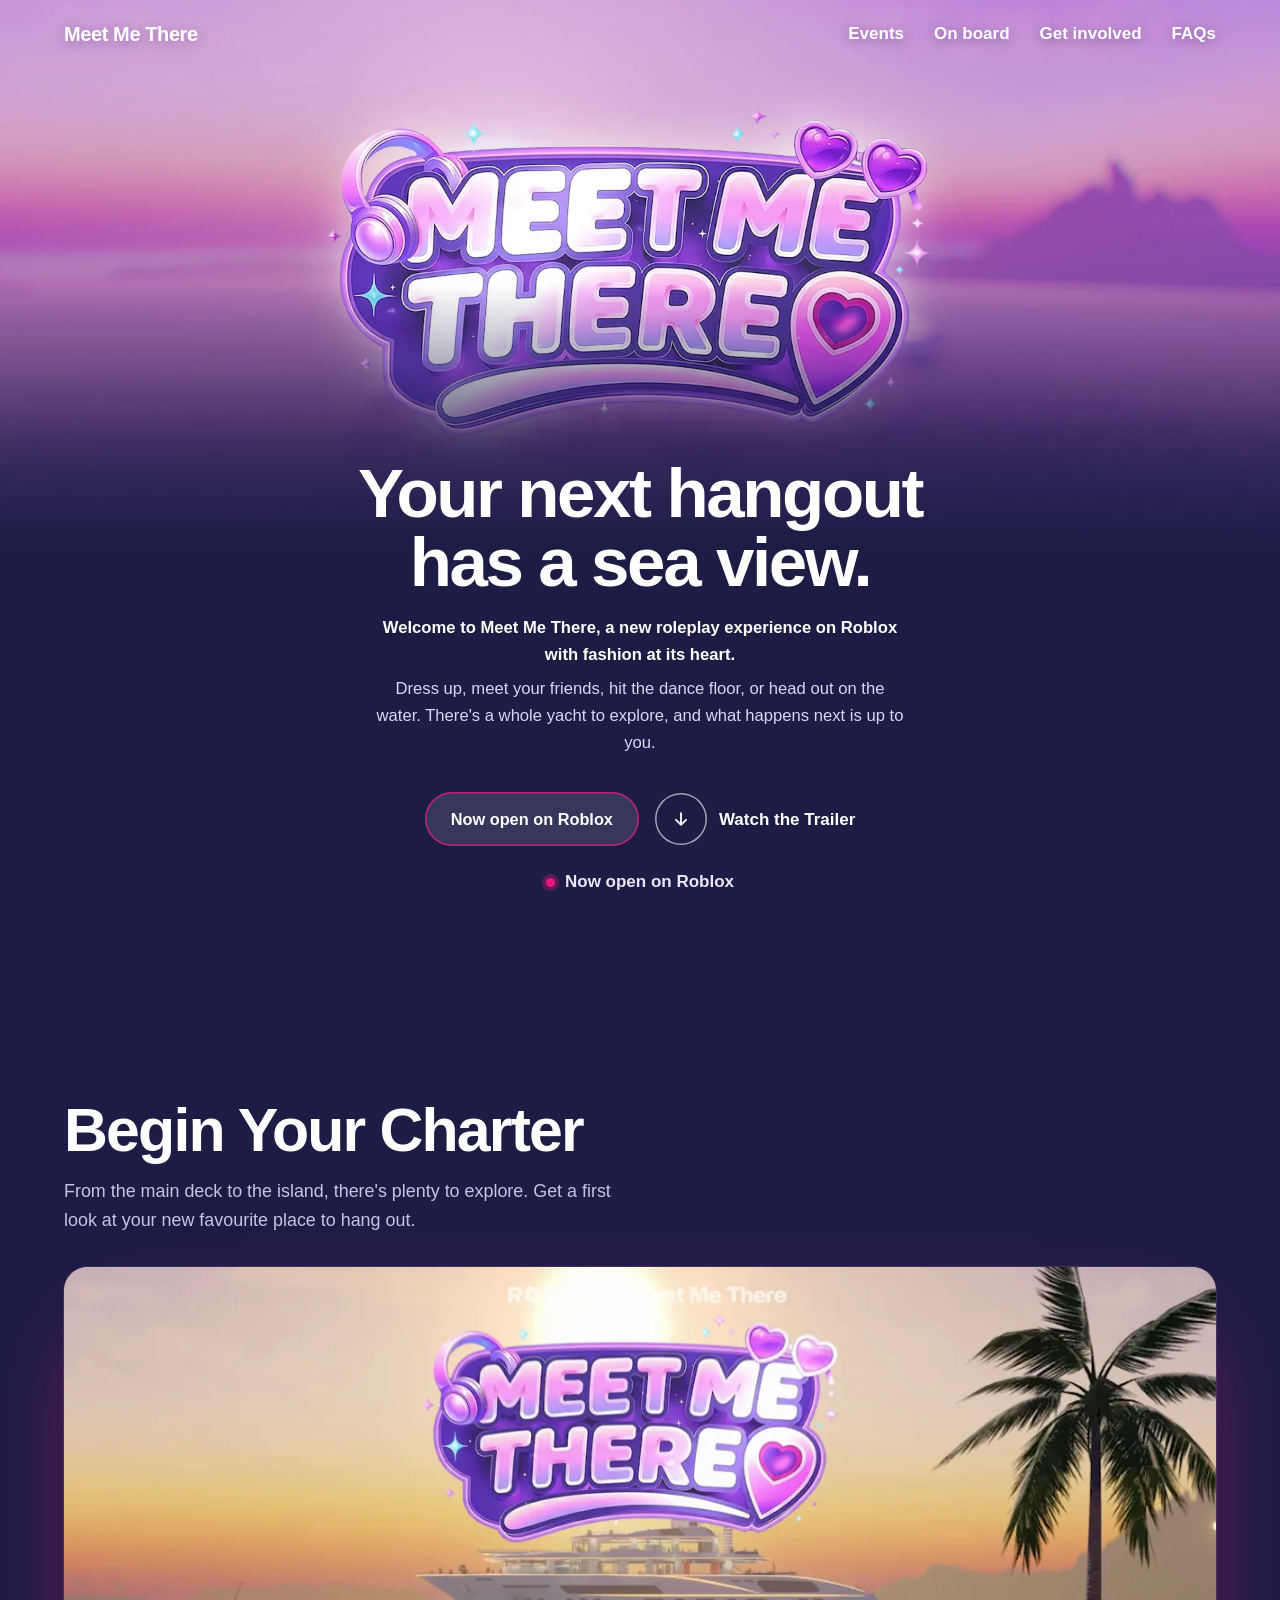
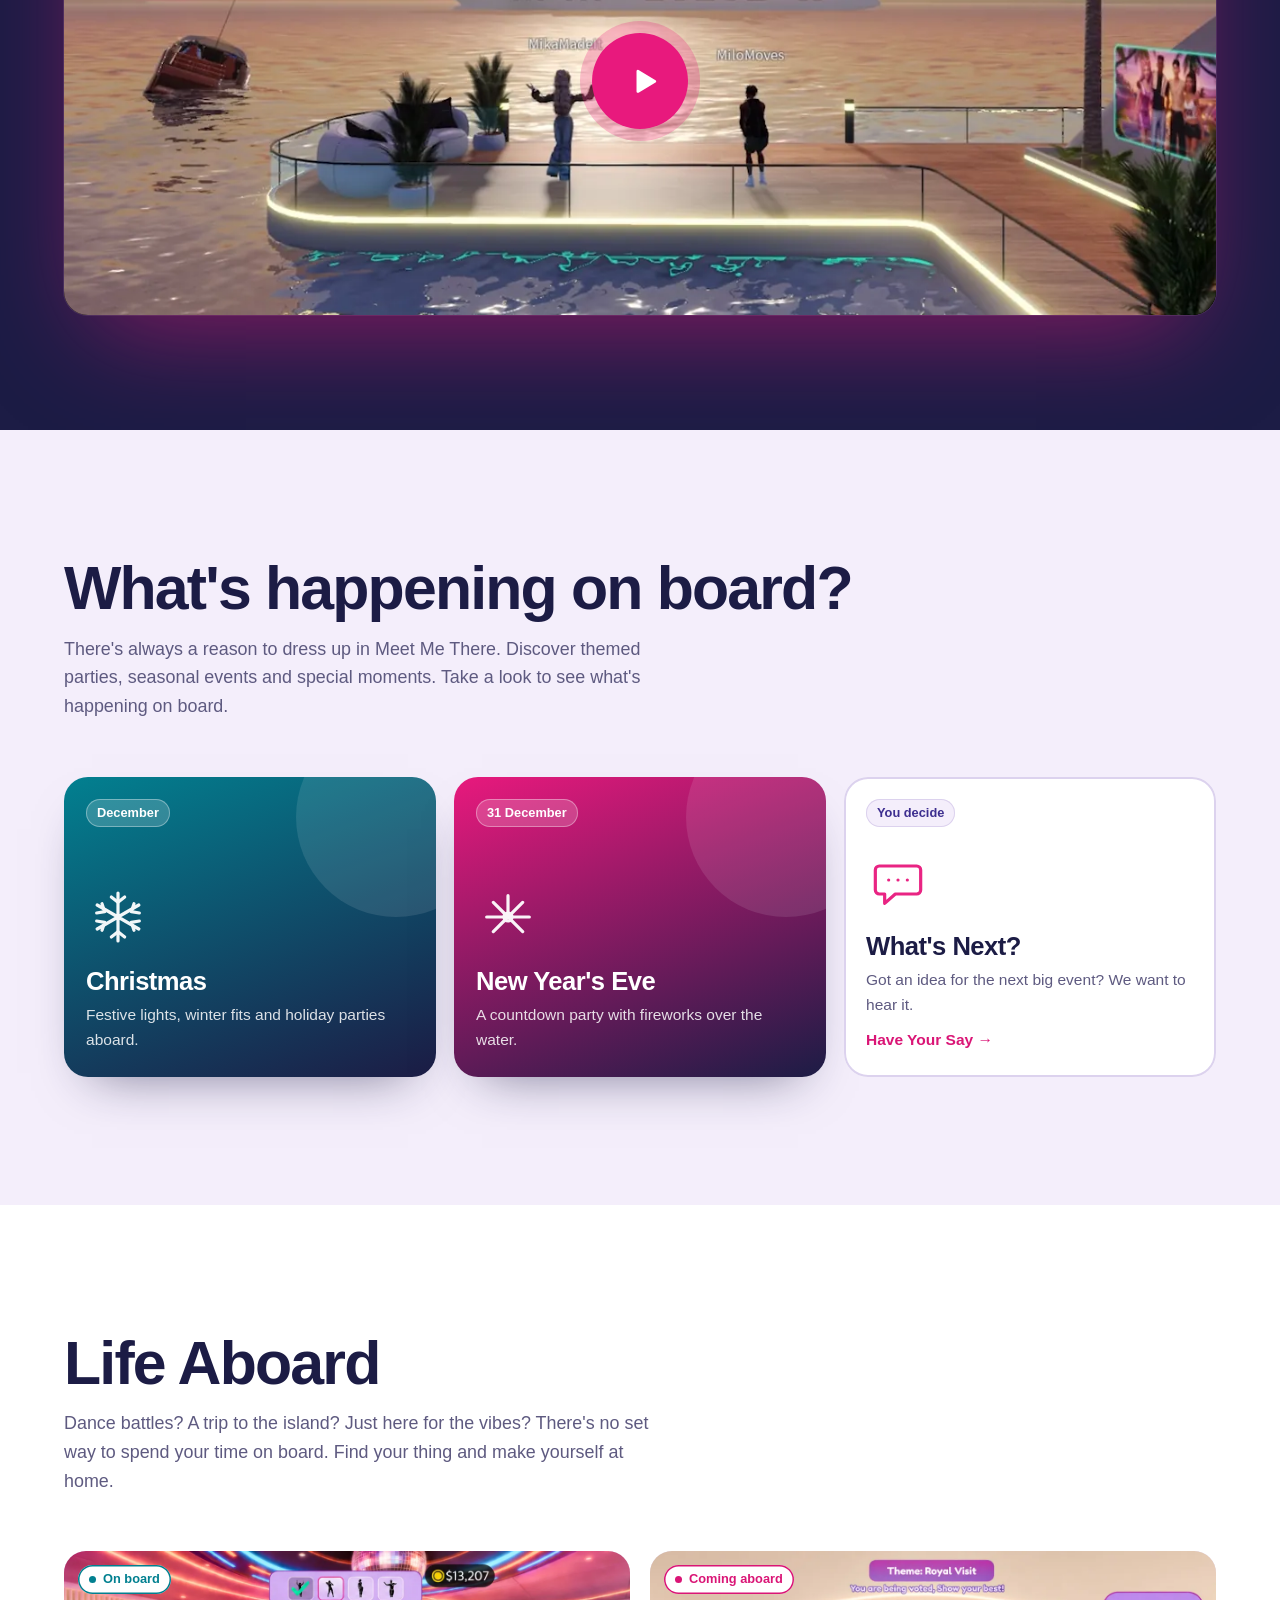
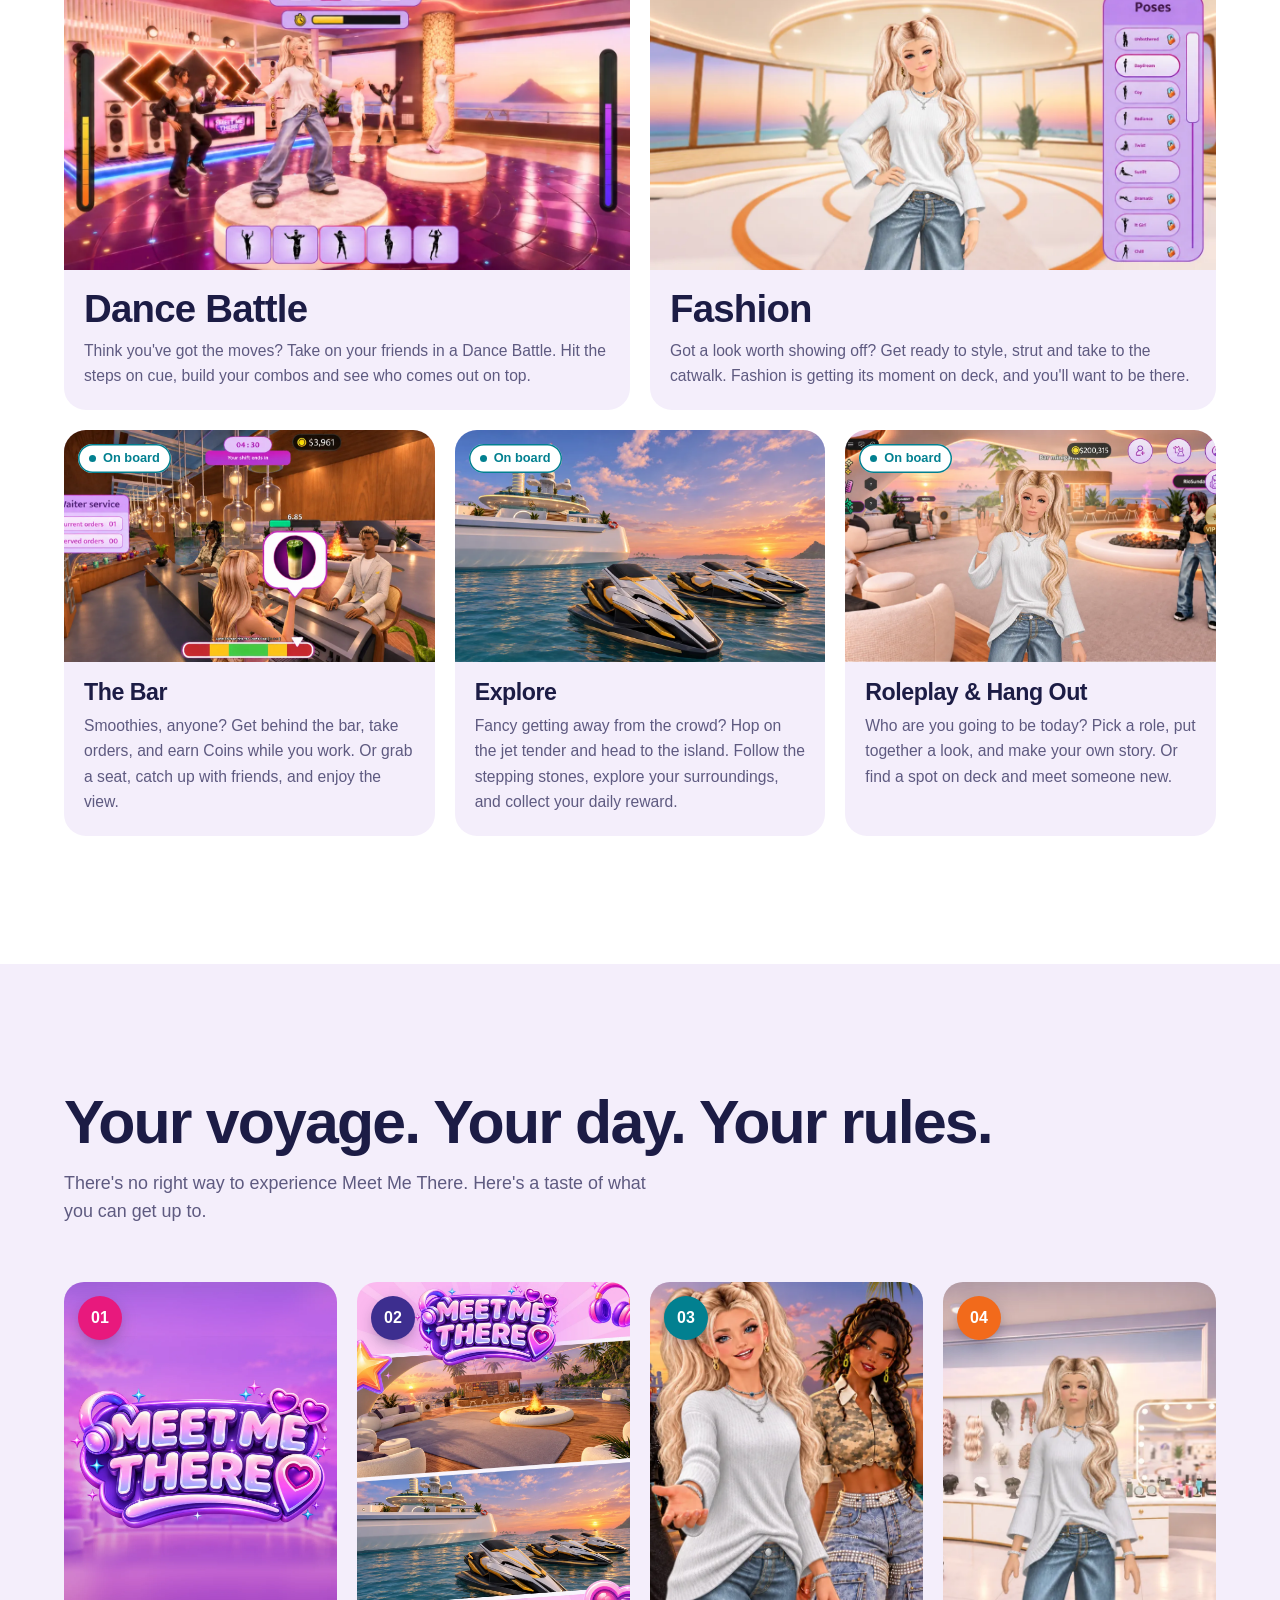
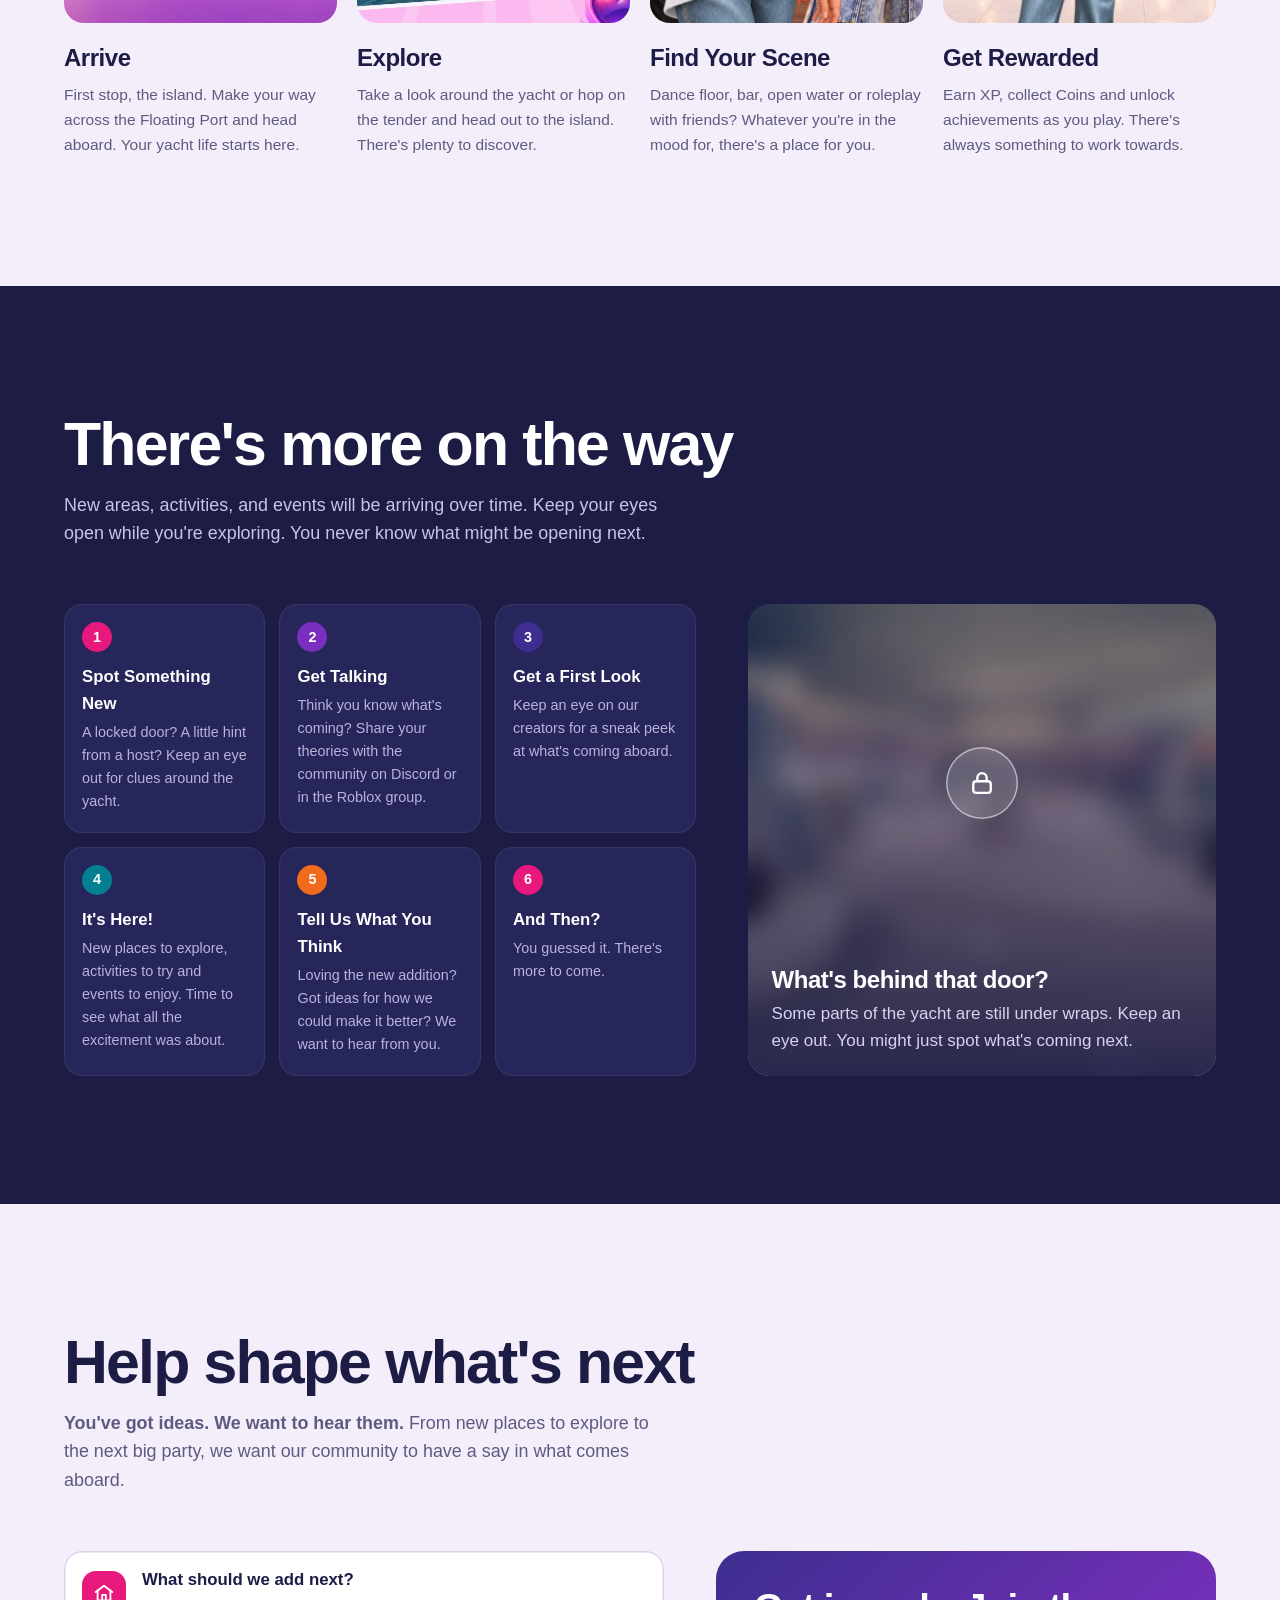
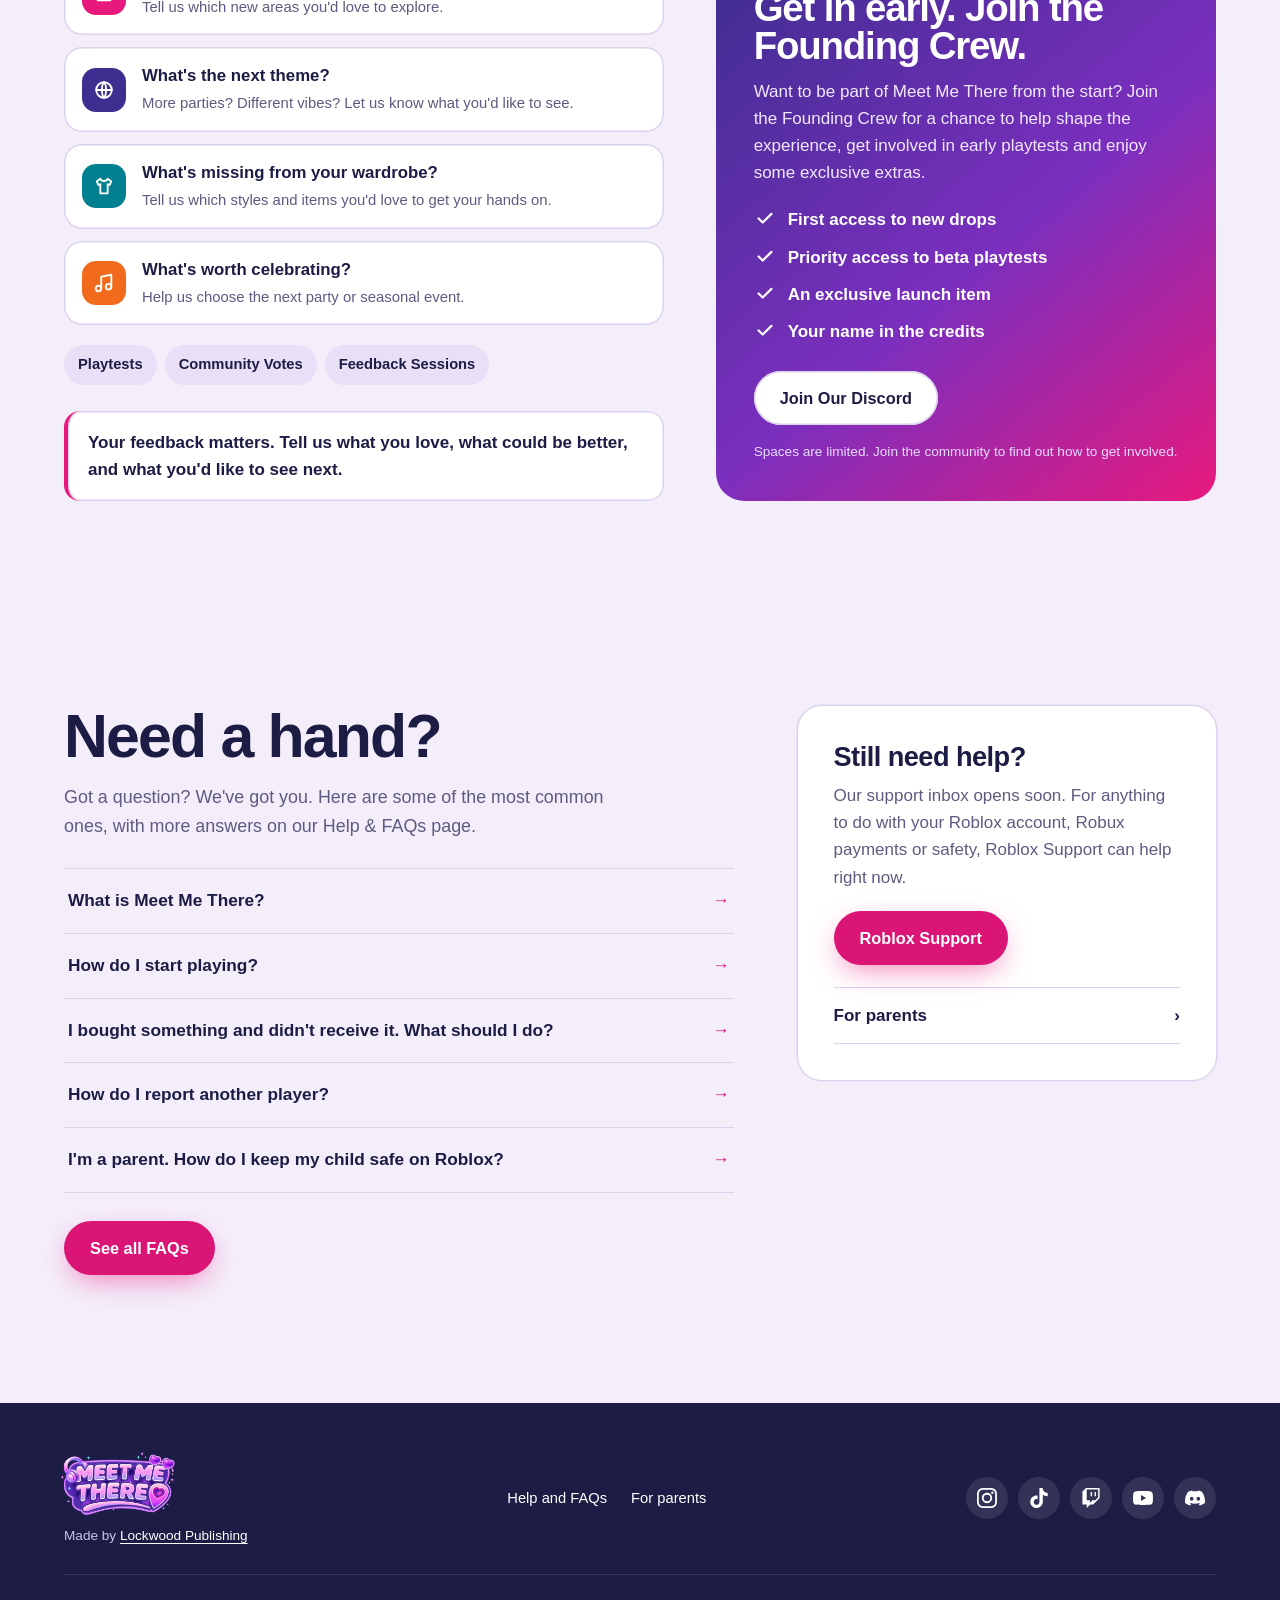
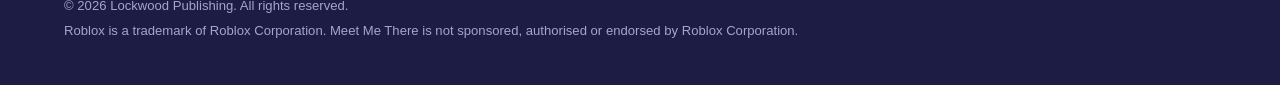
==== index.html @ aa40cf21 "Move off GitHub Pages: the gate is the site's only home Pages is switched off for this repo. The REA" ====
<!DOCTYPE html>
<html lang="en">
<head>
<meta charset="utf-8">
<meta name="viewport" content="width=device-width, initial-scale=1, viewport-fit=cover">
<title>Meet Me There | Your next hangout has a sea view</title>
<meta name="description" content="Welcome to Meet Me There, a new roleplay experience on Roblox with fashion at its heart. Dress up, meet your friends, hit the dance floor, or head out on the water.">
<meta name="theme-color" content="#1C1C45">
<!-- Temporary host: keep search engines off this copy. EDIT: remove this line on the final domain. -->
<meta name="robots" content="noindex">
<!-- EDIT: og:url and og:image must be full URLs on whichever domain serves the site -->
<meta property="og:title" content="Meet Me There">
<meta property="og:url" content="https://gate.apps.avkn.co/meet-me-there/">
<meta property="og:description" content="Your next hangout has a sea view. A new roleplay experience on Roblox with fashion at its heart.">
<meta property="og:type" content="website">
<meta property="og:image" content="https://gate.apps.avkn.co/meet-me-there/assets/img/hero.jpg">
<meta name="twitter:card" content="summary_large_image">
<link rel="icon" href="data:image/svg+xml,<svg xmlns='http://www.w3.org/2000/svg' viewBox='0 0 64 64'><circle cx='32' cy='32' r='30' fill='%23E8197D'/><path d='M32 46s-14-8.4-14-18a8 8 0 0 1 14-5.3A8 8 0 0 1 46 28c0 9.6-14 18-14 18z' fill='%23fff'/></svg>">
<link rel="preload" href="assets/img/hero.webp" as="image">
<link rel="stylesheet" href="assets/css/styles.css">
</head>
<body id="top">
<a class="skip" href="#main">Skip to content</a>

<header class="hero">
  <nav class="nav" aria-label="Main">
    <a class="home" href="#top">Meet Me There</a>
    <ul>
      <li class="link"><a href="#events">Events</a></li>
      <li class="link"><a href="#aboard">On board</a></li>
      <li class="link"><a href="#build">Get involved</a></li>
      <li class="keep"><a href="faq/">FAQs</a></li>
      <!-- Play links come from assets/js/config.js (links.play) and stay hidden until it is set -->
      <li data-link="play" hidden><a class="btn btn-play" href="#">Play</a></li>
    </ul>
  </nav>
  <picture>
    <source srcset="assets/img/hero.webp" type="image/webp">
    <img src="assets/img/hero.jpg" alt="" width="1920" height="1080" fetchpriority="high">
  </picture>
  <div class="hero-inner">
    <h1>Your next hangout has a sea view.</h1>
    <div class="hero-copy">
      <p>Welcome to Meet Me There, a new roleplay experience on Roblox with fashion at its heart.</p>
      <p>Dress up, meet your friends, hit the dance floor, or head out on the water. There's a whole yacht to explore, and what happens next is up to you.</p>
    </div>
    <div class="hero-row">
      <a class="btn btn-play" data-link="play" href="#" hidden>
        <svg viewBox="0 0 24 24" aria-hidden="true"><path fill="currentColor" d="M7 4.5v15a1 1 0 0 0 1.5.86l12.5-7.5a1 1 0 0 0 0-1.72L8.5 3.64A1 1 0 0 0 7 4.5z"/></svg>
        Play on Roblox
      </a>
      <span class="btn btn-soon" data-fallback="play" data-after-launch="Now open on Roblox">Launching 9 November on Roblox</span>
      <a class="down" href="#trailer"><i><svg viewBox="0 0 24 24" fill="none" stroke="currentColor" stroke-width="2.2" stroke-linecap="round" stroke-linejoin="round" aria-hidden="true"><path d="M12 5v14M6 13l6 6 6-6"/></svg></i>Watch the Trailer</a>
    </div>
    <p class="launch" id="launch"><i aria-hidden="true"></i><span data-after-launch="Now open on Roblox">All aboard 9 November 2026</span></p>
  </div>
</header>

<main id="main">

  <section class="trailer" id="trailer" aria-labelledby="trailer-h">
    <div class="trailer-head">
      <h2 id="trailer-h">Begin Your Charter</h2>
      <p class="lede">From the main deck to the island, there's plenty to explore. Get a first look at your new favourite place to hang out.</p>
    </div>
    <div class="frame">
      <video id="trailerVideo" controls playsinline preload="none" poster="assets/video/trailer-poster.webp">
        <source src="assets/video/trailer.webm" type="video/webm">
        <source src="assets/video/trailer.mp4" type="video/mp4">
        Your browser can't play this video. <a href="assets/video/trailer.mp4">Download the trailer</a>.
      </video>
      <button class="cover" id="trailerCover" type="button" aria-label="Play the trailer" hidden>
        <img src="assets/video/trailer-poster.webp" alt="">
        <span><svg viewBox="0 0 24 24" aria-hidden="true"><path d="M7 4.5v15a1 1 0 0 0 1.5.86l12.5-7.5a1 1 0 0 0 0-1.72L8.5 3.64A1 1 0 0 0 7 4.5z"/></svg></span>
      </button>
    </div>
  </section>

  <section class="section events" id="events" aria-labelledby="events-h">
    <div class="inner">
      <div class="head-row">
        <h2 id="events-h">What's happening on board?</h2>
        <p class="lede">There's always a reason to dress up in Meet Me There. Discover themed parties, seasonal events and special moments. Take a look to see what's happening on board.</p>
      </div>
      <!-- EDIT: confirm event names, timing and descriptions before launch -->
      <div class="ev-grid">
        <article class="ev" style="--a:#028090;--b:#1C1C45">
          <span class="ev-when">December</span>
          <svg class="ev-ic" viewBox="0 0 48 48" fill="none" stroke="currentColor" stroke-width="2.4" stroke-linecap="round" stroke-linejoin="round" aria-hidden="true"><path d="M24 6v36M8.4 15l31.2 18M8.4 33l31.2-18"/><path d="M19 9l5 4 5-4M19 39l5-4 5 4M8 21l6-1-2-6M40 27l-6 1 2 6M8 27l6 1-2 6M40 21l-6-1 2-6"/></svg>
          <h3>Christmas</h3>
          <p>Festive lights, winter fits and holiday parties aboard.</p>
        </article>
        <article class="ev" style="--a:#E8197D;--b:#1C1C45">
          <span class="ev-when">31 December</span>
          <svg class="ev-ic" viewBox="0 0 48 48" fill="none" stroke="currentColor" stroke-width="2.4" stroke-linecap="round" aria-hidden="true"><path d="M24 24V8M24 24l11-11M24 24h16M24 24l11 11M24 24l-11 11M24 24H8M24 24L13 13"/><circle cx="24" cy="24" r="3"/></svg>
          <h3>New Year's Eve</h3>
          <p>A countdown party with fireworks over the water.</p>
        </article>
        <a class="ev ev-vote" href="#build">
          <span class="ev-when">You decide</span>
          <svg class="ev-ic" viewBox="0 0 48 48" fill="none" stroke="currentColor" stroke-width="2.4" stroke-linecap="round" stroke-linejoin="round" aria-hidden="true"><path d="M10 12h28a3 3 0 0 1 3 3v15a3 3 0 0 1-3 3H22l-8 7v-7h-4a3 3 0 0 1-3-3V15a3 3 0 0 1 3-3z"/><path d="M17 22.5h.01M24 22.5h.01M31 22.5h.01"/></svg>
          <h3>What's Next?</h3>
          <p>Got an idea for the next big event? We want to hear it. <span class="arrow">Have Your Say</span></p>
        </a>
      </div>
    </div>
  </section>

  <section class="section aboard-wrap" id="aboard" aria-labelledby="aboard-h">
    <div class="inner">
      <div class="head-row">
        <h2 id="aboard-h">Life Aboard</h2>
        <p class="lede">Dance battles? A trip to the island? Just here for the vibes? There's no set way to spend your time on board. Find your thing and make yourself at home.</p>
      </div>
      <!-- EDIT: each card's status. Use class="pill" with "On board" for open activities and class="pill soon" with "Coming aboard" for teased ones. -->
      <div class="acts">
        <article class="act feature">
          <div class="ph"><img src="assets/img/dance.webp" alt="Players hitting their moves on the yacht dance floor during a Dance Battle" loading="lazy" width="1280" height="720"><span class="pill">On board</span></div>
          <div class="body"><h3>Dance Battle</h3><p>Think you've got the moves? Take on your friends in a Dance Battle. Hit the steps on cue, build your combos and see who comes out on top.</p></div>
        </article>
        <article class="act feature">
          <div class="ph"><img src="assets/img/scene.webp" alt="A player striking a pose in front of the fashion show voters" loading="lazy" width="1280" height="720"><span class="pill soon">Coming aboard</span></div>
          <div class="body"><h3>Fashion</h3><p>Got a look worth showing off? Get ready to style, strut and take to the catwalk. Fashion is getting its moment on deck, and you'll want to be there.</p></div>
        </article>
        <article class="act">
          <div class="ph"><img src="assets/img/bar-shift.webp" alt="A player serving a smoothie to customers during a shift at the juice bar" loading="lazy" width="1280" height="720"><span class="pill">On board</span></div>
          <div class="body"><h3>The Bar</h3><p>Smoothies, anyone? Get behind the bar, take orders, and earn Coins while you work. Or grab a seat, catch up with friends, and enjoy the view.</p></div>
        </article>
        <article class="act">
          <div class="ph"><img src="assets/img/stones.webp" alt="Jet skis waiting beside the yacht at sunset, with the island on the horizon" loading="lazy" width="1280" height="720"><span class="pill">On board</span></div>
          <div class="body"><h3>Explore</h3><p>Fancy getting away from the crowd? Hop on the jet tender and head to the island. Follow the stepping stones, explore your surroundings, and collect your daily reward.</p></div>
        </article>
        <article class="act">
          <div class="ph"><img src="assets/img/arrive.webp" alt="A player waving hello while others hang out by the fire pit on deck" loading="lazy" width="1280" height="720"><span class="pill">On board</span></div>
          <div class="body"><h3>Roleplay &amp; Hang Out</h3><p>Who are you going to be today? Pick a role, put together a look, and make your own story. Or find a spot on deck and meet someone new.</p></div>
        </article>
      </div>
    </div>
  </section>

  <section class="section" aria-labelledby="journey-h">
    <div class="inner">
      <div class="head-row">
        <h2 id="journey-h">Your voyage. Your day. Your rules.</h2>
        <p class="lede">There's no right way to experience Meet Me There. Here's a taste of what you can get up to.</p>
      </div>
      <ol class="journey">
        <li style="--c:var(--magenta)"><div class="shot"><img src="assets/img/island.webp" alt="The Meet Me There logo over the yacht deck at sunset" loading="lazy"></div><span class="num" aria-hidden="true">01</span><h3>Arrive</h3><p>First stop, the island. Make your way across the Floating Port and head aboard. Your yacht life starts here.</p></li>
        <li style="--c:var(--purple)"><div class="shot" style="--ar-m:4/5"><img src="assets/img/explore-social.webp" alt="The Meet Me There logo over the yacht's sunset lounge deck, and jet skis on the water beside the yacht" loading="lazy"></div><span class="num" aria-hidden="true">02</span><h3>Explore</h3><p>Take a look around the yacht or hop on the tender and head out to the island. There's plenty to discover.</p></li>
        <li style="--c:var(--teal)"><div class="shot"><img src="assets/img/bar.webp" alt="Four friends in their best looks on the yacht at sunset" loading="lazy" style="--pos:40% 50%;--pos-m:100% 50%"></div><span class="num" aria-hidden="true">03</span><h3>Find Your Scene</h3><p>Dance floor, bar, open water or roleplay with friends? Whatever you're in the mood for, there's a place for you.</p></li>
        <li style="--c:var(--orange)"><div class="shot"><img src="assets/img/noticed.webp" alt="A player in the beauty salon with full Glow, Beauty and Slay bars" loading="lazy"></div><span class="num" aria-hidden="true">04</span><h3>Get Rewarded</h3><p>Earn XP, collect Coins and unlock achievements as you play. There's always something to work towards.</p></li>
      </ol>
    </div>
  </section>

  <section class="section opening" id="opening" aria-labelledby="opening-h">
    <div class="inner">
      <div class="head-row">
        <h2 id="opening-h">There's more on the way</h2>
        <p class="lede">New areas, activities, and events will be arriving over time. Keep your eyes open while you're exploring. You never know what might be opening next.</p>
      </div>
      <div class="open-grid">
        <ol class="rhythm" aria-label="How new things arrive">
          <li style="--c:var(--magenta)"><b>Spot Something New</b><span>A locked door? A little hint from a host? Keep an eye out for clues around the yacht.</span></li>
          <li style="--c:var(--violet)"><b>Get Talking</b><span>Think you know what's coming? Share your theories with the community on Discord or in the Roblox group.</span></li>
          <li style="--c:var(--purple)"><b>Get a First Look</b><span>Keep an eye on our creators for a sneak peek at what's coming aboard.</span></li>
          <li style="--c:var(--teal)"><b>It's Here!</b><span>New places to explore, activities to try and events to enjoy. Time to see what all the excitement was about.</span></li>
          <li style="--c:var(--orange)"><b>Tell Us What You Think</b><span>Loving the new addition? Got ideas for how we could make it better? We want to hear from you.</span></li>
          <li style="--c:var(--magenta)"><b>And Then?</b><span>You guessed it. There's more to come.</span></li>
        </ol>
        <div class="teaser">
          <img src="assets/img/teaser.webp" alt="" loading="lazy">
          <span class="lock" aria-hidden="true"><svg viewBox="0 0 24 24" fill="none" stroke="#fff" stroke-width="2" stroke-linecap="round" stroke-linejoin="round"><rect x="4.5" y="10.5" width="15" height="10" rx="2.5"/><path d="M8 10.5V7.5a4 4 0 0 1 8 0v3"/></svg></span>
          <div class="cap"><b>What's behind that door?</b><span>Some parts of the yacht are still under wraps. Keep an eye out. You might just spot what's coming next.</span></div>
        </div>
      </div>
    </div>
  </section>

  <section class="section" id="build" aria-labelledby="build-h">
    <div class="inner">
      <div class="head-row">
        <h2 id="build-h">Help shape what's next</h2>
        <p class="lede"><strong>You've got ideas. We want to hear them.</strong> From new places to explore to the next big party, we want our community to have a say in what comes aboard.</p>
      </div>
      <div class="build-grid">
        <div>
          <div class="votes">
            <div class="vote" style="--c:var(--magenta)"><span class="ic" aria-hidden="true"><svg viewBox="0 0 24 24" fill="none" stroke="currentColor" stroke-width="2" stroke-linecap="round" stroke-linejoin="round"><path d="M3 11l9-7 9 7"/><path d="M5 10v10h14V10"/><path d="M10 20v-6h4v6"/></svg></span><span><b>What should we add next?</b><small>Tell us which new areas you'd love to explore.</small></span></div>
            <div class="vote" style="--c:var(--purple)"><span class="ic" aria-hidden="true"><svg viewBox="0 0 24 24" fill="none" stroke="currentColor" stroke-width="2" stroke-linecap="round" stroke-linejoin="round"><circle cx="12" cy="12" r="8.5"/><path d="M12 3.5c3 3 3 14 0 17M12 3.5c-3 3-3 14 0 17M3.5 12h17"/></svg></span><span><b>What's the next theme?</b><small>More parties? Different vibes? Let us know what you'd like to see.</small></span></div>
            <div class="vote" style="--c:var(--teal)"><span class="ic" aria-hidden="true"><svg viewBox="0 0 24 24" fill="none" stroke="currentColor" stroke-width="2" stroke-linecap="round" stroke-linejoin="round"><path d="M8 4l-4 3 2 4 2-1v10h8V10l2 1 2-4-4-3c-.5 1.5-2 2.5-4 2.5S8.5 5.5 8 4z"/></svg></span><span><b>What's missing from your wardrobe?</b><small>Tell us which styles and items you'd love to get your hands on.</small></span></div>
            <div class="vote" style="--c:var(--orange)"><span class="ic" aria-hidden="true"><svg viewBox="0 0 24 24" fill="none" stroke="currentColor" stroke-width="2" stroke-linecap="round" stroke-linejoin="round"><path d="M9 18V5l11-2v13"/><circle cx="6" cy="18" r="3"/><circle cx="17" cy="16" r="3"/></svg></span><span><b>What's worth celebrating?</b><small>Help us choose the next party or seasonal event.</small></span></div>
          </div>
          <ul class="ways" aria-label="Ways to take part"><li>Playtests</li><li>Community Votes</li><li>Feedback Sessions</li></ul>
          <p class="closing">Your feedback matters. Tell us what you love, what could be better, and what you'd like to see next.</p>
        </div>
        <!-- EDIT: Founding Crew benefits are subject to final approval -->
        <aside class="crewcard" aria-labelledby="crew-h">
          <h3 id="crew-h">Get in early. Join the Founding Crew.</h3>
          <p>Want to be part of Meet Me There from the start? Join the Founding Crew for a chance to help shape the experience, get involved in early playtests and enjoy some exclusive extras.</p>
          <ul>
            <li><svg viewBox="0 0 24 24" fill="none" stroke="#fff" stroke-width="2.4" stroke-linecap="round" stroke-linejoin="round" aria-hidden="true"><path d="M5 12.5l4.5 4.5L19 7.5"/></svg>First access to new drops</li>
            <li><svg viewBox="0 0 24 24" fill="none" stroke="#fff" stroke-width="2.4" stroke-linecap="round" stroke-linejoin="round" aria-hidden="true"><path d="M5 12.5l4.5 4.5L19 7.5"/></svg>Priority access to beta playtests</li>
            <li><svg viewBox="0 0 24 24" fill="none" stroke="#fff" stroke-width="2.4" stroke-linecap="round" stroke-linejoin="round" aria-hidden="true"><path d="M5 12.5l4.5 4.5L19 7.5"/></svg>An exclusive launch item</li>
            <li><svg viewBox="0 0 24 24" fill="none" stroke="#fff" stroke-width="2.4" stroke-linecap="round" stroke-linejoin="round" aria-hidden="true"><path d="M5 12.5l4.5 4.5L19 7.5"/></svg>Your name in the credits</li>
          </ul>
          <div class="hero-actions">
            <!-- Community links come from assets/js/config.js (links.discord, links.group) -->
            <a class="btn btn-line" data-link="discord" href="#" hidden>Join Our Discord</a>
            <a class="btn btn-ghost" data-link="group" href="#" hidden>Join the Roblox Group</a>
          </div>
          <small data-link="discord group" hidden>Spaces are limited. Join the community to find out how to get involved.</small>
          <small data-fallback="discord group">Spaces are limited. Our Discord and Roblox group open soon, and that's where we'll share how to get involved.</small>
        </aside>
      </div>
    </div>
  </section>

  <section class="help" id="help" aria-labelledby="help-h">
    <div>
      <h2 id="help-h">Need a hand?</h2>
      <p class="lede">Got a question? We've got you. Here are some of the most common ones, with more answers on our Help &amp; FAQs page.</p>
      <ul class="faq-links">
        <li><a href="faq/#what-is-meet-me-there">What is Meet Me There?</a></li>
        <li><a href="faq/#how-to-play">How do I start playing?</a></li>
        <li><a href="faq/#missing-purchase">I bought something and didn't receive it. What should I do?</a></li>
        <li><a href="faq/#report-player">How do I report another player?</a></li>
        <li><a href="faq/#parents">I'm a parent. How do I keep my child safe on Roblox?</a></li>
      </ul>
      <a class="btn btn-play" href="faq/">See all FAQs</a>
    </div>

    <aside class="contact" aria-labelledby="contact-h">
      <h3 id="contact-h">Still need help?</h3>
      <div data-link="support" hidden>
        <p>Something not working? Get in touch with our support team. Include your Roblox username and a quick description of the issue so we can help.</p>
        <a class="btn btn-play" href="#">Email Support</a>
      </div>
      <div data-fallback="support">
        <p>Our support inbox opens soon. For anything to do with your Roblox account, Robux payments or safety, Roblox Support can help right now.</p>
        <a class="btn btn-play" href="https://www.roblox.com/support">Roblox Support</a>
      </div>
      <ul>
        <li data-link="terms" hidden><a href="#">Terms of Service<span aria-hidden="true">›</span></a></li>
        <li data-link="privacy" hidden><a href="#">Privacy Policy<span aria-hidden="true">›</span></a></li>
        <li><a href="faq/#parents">For parents<span aria-hidden="true">›</span></a></li>
      </ul>
    </aside>
  </section>
</main>

<footer>
  <div class="foot">
    <div class="by"><a class="home" href="#top"><img src="assets/img/logo.webp" alt="Meet Me There, back to top" width="433" height="240" loading="lazy"></a><span>Made by <a href="https://www.lockwood-publishing.com">Lockwood Publishing</a></span></div>
    <ul>
      <li><a href="faq/">Help and FAQs</a></li>
      <li><a href="faq/#parents">For parents</a></li>
      <li data-link="terms" hidden><a href="#">Terms of Service</a></li>
      <li data-link="privacy" hidden><a href="#">Privacy Policy</a></li>
      <li data-link="support" hidden><a href="#">Contact us</a></li>
    </ul>
    <!-- Social links. Icons from Simple Icons (CC0). -->
    <ul class="social" aria-label="Meet Me There on social media">
      <li><a href="https://www.instagram.com/gomeetmethere/" target="_blank" rel="noopener" aria-label="Instagram"><svg viewBox="0 0 24 24" aria-hidden="true" focusable="false"><path d="M7.0301.084c-1.2768.0602-2.1487.264-2.911.5634-.7888.3075-1.4575.72-2.1228 1.3877-.6652.6677-1.075 1.3368-1.3802 2.127-.2954.7638-.4956 1.6365-.552 2.914-.0564 1.2775-.0689 1.6882-.0626 4.947.0062 3.2586.0206 3.6671.0825 4.9473.061 1.2765.264 2.1482.5635 2.9107.308.7889.72 1.4573 1.388 2.1228.6679.6655 1.3365 1.0743 2.1285 1.38.7632.295 1.6361.4961 2.9134.552 1.2773.056 1.6884.069 4.9462.0627 3.2578-.0062 3.668-.0207 4.9478-.0814 1.28-.0607 2.147-.2652 2.9098-.5633.7889-.3086 1.4578-.72 2.1228-1.3881.665-.6682 1.0745-1.3378 1.3795-2.1284.2957-.7632.4966-1.636.552-2.9124.056-1.2809.0692-1.6898.063-4.948-.0063-3.2583-.021-3.6668-.0817-4.9465-.0607-1.2797-.264-2.1487-.5633-2.9117-.3084-.7889-.72-1.4568-1.3876-2.1228C21.2982 1.33 20.628.9208 19.8378.6165 19.074.321 18.2017.1197 16.9244.0645 15.6471.0093 15.236-.005 11.977.0014 8.718.0076 8.31.0215 7.0301.0839m.1402 21.6932c-1.17-.0509-1.8053-.2453-2.2287-.408-.5606-.216-.96-.4771-1.3819-.895-.422-.4178-.6811-.8186-.9-1.378-.1644-.4234-.3624-1.058-.4171-2.228-.0595-1.2645-.072-1.6442-.079-4.848-.007-3.2037.0053-3.583.0607-4.848.05-1.169.2456-1.805.408-2.2282.216-.5613.4762-.96.895-1.3816.4188-.4217.8184-.6814 1.3783-.9003.423-.1651 1.0575-.3614 2.227-.4171 1.2655-.06 1.6447-.072 4.848-.079 3.2033-.007 3.5835.005 4.8495.0608 1.169.0508 1.8053.2445 2.228.408.5608.216.96.4754 1.3816.895.4217.4194.6816.8176.9005 1.3787.1653.4217.3617 1.056.4169 2.2263.0602 1.2655.0739 1.645.0796 4.848.0058 3.203-.0055 3.5834-.061 4.848-.051 1.17-.245 1.8055-.408 2.2294-.216.5604-.4763.96-.8954 1.3814-.419.4215-.8181.6811-1.3783.9-.4224.1649-1.0577.3617-2.2262.4174-1.2656.0595-1.6448.072-4.8493.079-3.2045.007-3.5825-.006-4.848-.0608M16.953 5.5864A1.44 1.44 0 1 0 18.39 4.144a1.44 1.44 0 0 0-1.437 1.4424M5.8385 12.012c.0067 3.4032 2.7706 6.1557 6.173 6.1493 3.4026-.0065 6.157-2.7701 6.1506-6.1733-.0065-3.4032-2.771-6.1565-6.174-6.1498-3.403.0067-6.156 2.771-6.1496 6.1738M8 12.0077a4 4 0 1 1 4.008 3.9921A3.9996 3.9996 0 0 1 8 12.0077"/></svg></a></li>
      <li><a href="https://www.tiktok.com/@gomeetmethere" target="_blank" rel="noopener" aria-label="TikTok"><svg viewBox="0 0 24 24" aria-hidden="true" focusable="false"><path d="M12.525.02c1.31-.02 2.61-.01 3.91-.02.08 1.53.63 3.09 1.75 4.17 1.12 1.11 2.7 1.62 4.24 1.79v4.03c-1.44-.05-2.89-.35-4.2-.97-.57-.26-1.1-.59-1.62-.93-.01 2.92.01 5.84-.02 8.75-.08 1.4-.54 2.79-1.35 3.94-1.31 1.92-3.58 3.17-5.91 3.21-1.43.08-2.86-.31-4.08-1.03-2.02-1.19-3.44-3.37-3.65-5.71-.02-.5-.03-1-.01-1.49.18-1.9 1.12-3.72 2.58-4.96 1.66-1.44 3.98-2.13 6.15-1.72.02 1.48-.04 2.96-.04 4.44-.99-.32-2.15-.23-3.02.37-.63.41-1.11 1.04-1.36 1.75-.21.51-.15 1.07-.14 1.61.24 1.64 1.82 3.02 3.5 2.87 1.12-.01 2.19-.66 2.77-1.61.19-.33.4-.67.41-1.06.1-1.79.06-3.57.07-5.36.01-4.03-.01-8.05.02-12.07z"/></svg></a></li>
      <li><a href="https://www.twitch.tv/gomeetmethere" target="_blank" rel="noopener" aria-label="Twitch"><svg viewBox="0 0 24 24" aria-hidden="true" focusable="false"><path d="M11.571 4.714h1.715v5.143H11.57zm4.715 0H18v5.143h-1.714zM6 0L1.714 4.286v15.428h5.143V24l4.286-4.286h3.428L22.286 12V0zm14.571 11.143l-3.428 3.428h-3.429l-3 3v-3H6.857V1.714h13.714Z"/></svg></a></li>
      <li><a href="https://www.youtube.com/@gomeetmethere" target="_blank" rel="noopener" aria-label="YouTube"><svg viewBox="0 0 24 24" aria-hidden="true" focusable="false"><path d="M23.498 6.186a3.016 3.016 0 0 0-2.122-2.136C19.505 3.545 12 3.545 12 3.545s-7.505 0-9.377.505A3.017 3.017 0 0 0 .502 6.186C0 8.07 0 12 0 12s0 3.93.502 5.814a3.016 3.016 0 0 0 2.122 2.136c1.871.505 9.376.505 9.376.505s7.505 0 9.377-.505a3.015 3.015 0 0 0 2.122-2.136C24 15.93 24 12 24 12s0-3.93-.502-5.814zM9.545 15.568V8.432L15.818 12l-6.273 3.568z"/></svg></a></li>
      <li><a href="https://discord.gg/BKfU8xBUXA" target="_blank" rel="noopener" aria-label="Discord"><svg viewBox="0 0 24 24" aria-hidden="true" focusable="false"><path d="M20.317 4.3698a19.7913 19.7913 0 00-4.8851-1.5152.0741.0741 0 00-.0785.0371c-.211.3753-.4447.8648-.6083 1.2495-1.8447-.2762-3.68-.2762-5.4868 0-.1636-.3933-.4058-.8742-.6177-1.2495a.077.077 0 00-.0785-.037 19.7363 19.7363 0 00-4.8852 1.515.0699.0699 0 00-.0321.0277C.5334 9.0458-.319 13.5799.0992 18.0578a.0824.0824 0 00.0312.0561c2.0528 1.5076 4.0413 2.4228 5.9929 3.0294a.0777.0777 0 00.0842-.0276c.4616-.6304.8731-1.2952 1.226-1.9942a.076.076 0 00-.0416-.1057c-.6528-.2476-1.2743-.5495-1.8722-.8923a.077.077 0 01-.0076-.1277c.1258-.0943.2517-.1923.3718-.2914a.0743.0743 0 01.0776-.0105c3.9278 1.7933 8.18 1.7933 12.0614 0a.0739.0739 0 01.0785.0095c.1202.099.246.1981.3728.2924a.077.077 0 01-.0066.1276 12.2986 12.2986 0 01-1.873.8914.0766.0766 0 00-.0407.1067c.3604.698.7719 1.3628 1.225 1.9932a.076.076 0 00.0842.0286c1.961-.6067 3.9495-1.5219 6.0023-3.0294a.077.077 0 00.0313-.0552c.5004-5.177-.8382-9.6739-3.5485-13.6604a.061.061 0 00-.0312-.0286zM8.02 15.3312c-1.1825 0-2.1569-1.0857-2.1569-2.419 0-1.3332.9555-2.4189 2.157-2.4189 1.2108 0 2.1757 1.0952 2.1568 2.419 0 1.3332-.9555 2.4189-2.1569 2.4189zm7.9748 0c-1.1825 0-2.1569-1.0857-2.1569-2.419 0-1.3332.9554-2.4189 2.1569-2.4189 1.2108 0 2.1757 1.0952 2.1568 2.419 0 1.3332-.946 2.4189-2.1568 2.4189Z"/></svg></a></li>
    </ul>
  </div>
  <div class="legal">
    <p>&copy; <span id="year">2026</span> Lockwood Publishing. All rights reserved.</p>
    <p>Roblox is a trademark of Roblox Corporation. Meet Me There is not sponsored, authorised or endorsed by Roblox Corporation.</p>
  </div>
</footer>

<script src="assets/js/config.js" defer></script>
<script src="assets/js/main.js" defer></script>
</body>
</html>
---- assets/css/styles.css ----
/* Meet Me There landing page styles */
:root{
  --navy:#1C1C45; --navy-2:#26265A; --magenta:#E8197D; --magenta-ink:#DA1576; --magenta-dk:#C4106A;
  --purple:#3D2E8F; --violet:#7B2FBE; --teal:#028090; --orange:#F26A1B;
  --lilac:#F4EEFB; --lilac-2:#E9DFF7; --ink:#1C1C45; --muted:#5E5A80; --line:#DCD2EE;
  --display:"Helvetica Neue",Helvetica,Arial,sans-serif;
  --body:"Helvetica Neue",Helvetica,Arial,sans-serif;
  --pad:clamp(20px,5vw,72px);
  color-scheme:light;
}
*,*::before,*::after{box-sizing:border-box}
html{scroll-behavior:smooth;scroll-padding-top:80px}
body{margin:0;background:var(--lilac);color:var(--ink);font-family:var(--body);font-size:1.0625rem;line-height:1.6;-webkit-font-smoothing:antialiased;padding-bottom:env(safe-area-inset-bottom,0px)}
img,video{max-width:100%;display:block}
a{color:inherit}
:focus-visible{outline:3px solid var(--magenta);outline-offset:3px;border-radius:8px}
[hidden]{display:none!important}
.sr-only{position:absolute;width:1px;height:1px;overflow:hidden;clip:rect(0 0 0 0);white-space:nowrap}
.skip{position:absolute;left:12px;top:-60px;z-index:50;background:#fff;color:var(--navy);padding:10px 16px;border-radius:10px;font-weight:700}
.skip:focus{top:calc(12px + env(safe-area-inset-top,0px))}
h2{font-family:var(--display);font-weight:700;letter-spacing:-.03em;line-height:1;font-size:clamp(2.2rem,5vw,3.8rem);margin:0}
.lede{font-size:clamp(1.05rem,1.4vw,1.2rem);color:var(--muted);max-width:56ch;margin:16px 0 0}

/* Buttons */
.btn{display:inline-flex;align-items:center;gap:10px;font-weight:700;font-size:1.02rem;text-decoration:none;border-radius:999px;padding:14px 26px;border:0;cursor:pointer;transition:transform .15s ease, background-color .15s ease}
.btn:hover{transform:translateY(-1px)}
.btn-play{background:var(--magenta-ink);color:#fff;box-shadow:0 10px 30px -8px rgba(232,25,125,.6)}
.btn-play:hover{background:var(--magenta-dk)}
.btn-play svg{width:18px;height:18px}
.btn-ghost{background:rgba(255,255,255,.18);color:#fff;box-shadow:inset 0 0 0 1.5px rgba(255,255,255,.7);backdrop-filter:blur(8px);-webkit-backdrop-filter:blur(8px)}
.btn-ghost:hover{background:rgba(255,255,255,.28)}
.btn-soon{background:rgba(255,255,255,.12);color:#fff;box-shadow:inset 0 0 0 1.5px rgba(232,25,125,.8);cursor:default}
.btn-soon:hover{transform:none}
.btn-line{background:#fff;color:var(--navy);box-shadow:inset 0 0 0 1.5px var(--line)}
.btn-line:hover{box-shadow:inset 0 0 0 1.5px var(--violet)}

/* Nav */
.nav{position:absolute;top:0;left:0;right:0;z-index:10;display:flex;align-items:center;justify-content:space-between;gap:16px;padding:calc(18px + env(safe-area-inset-top,0px)) var(--pad) 18px}
.nav .home{font-family:var(--display);font-weight:700;font-size:1.25rem;letter-spacing:-.02em;color:#fff;text-decoration:none;text-shadow:0 2px 14px rgba(28,28,69,.35)}
.nav .home img{display:block;height:clamp(46px,4.6vw,64px);width:auto;filter:drop-shadow(0 4px 14px rgba(28,28,69,.35))}
.nav ul{list-style:none;margin:0;padding:0;display:flex;align-items:center;gap:clamp(12px,2.4vw,30px)}
.nav ul a{color:#fff;text-decoration:none;font-weight:600;text-shadow:0 2px 12px rgba(28,28,69,.4)}
.nav ul a:hover{text-decoration:underline;text-underline-offset:5px;text-decoration-thickness:2px}
.nav .btn{padding:10px 18px;font-size:.95rem;text-shadow:none}

/* Hero: the game's own logo art is the headline */
.hero{position:relative;overflow:hidden;color:#fff;background:var(--navy)}
.hero picture{position:relative;display:block;aspect-ratio:21/9;max-height:72svh;width:100%}
.hero picture img{position:absolute;inset:0;width:100%;height:100%;object-fit:cover;object-position:50% 46%}
.hero picture::after{content:"";position:absolute;inset:auto 0 0 0;height:48%;background:linear-gradient(to bottom,rgba(28,28,69,0),rgba(28,28,69,.7) 60%,var(--navy))}
.hero-inner{position:relative;z-index:3;margin-top:clamp(-120px,-7vw,-48px);padding:0 var(--pad) clamp(56px,7vw,96px);display:flex;flex-direction:column;align-items:center;text-align:center}
.hero h1{font-family:var(--display);font-weight:700;font-size:clamp(2.3rem,5.4vw,4.6rem);letter-spacing:-.035em;line-height:1;margin:0;max-width:16ch;text-wrap:balance}
.hero-copy{margin:18px 0 0;max-width:58ch;color:#DCD5F5;font-size:clamp(1.02rem,1.3vw,1.18rem)}
.hero-copy p{margin:0 0 8px}
.hero-copy p:first-child{color:#fff;font-weight:600}
.hero-actions{display:flex;flex-wrap:wrap;gap:12px;justify-content:center;margin-top:26px}
.hero-row{display:flex;align-items:center;justify-content:center;gap:16px;margin-top:28px;flex-wrap:wrap}
.down{display:inline-flex;align-items:center;gap:12px;color:#fff;text-decoration:none;font-weight:600}
.down i{width:52px;height:52px;border-radius:50%;display:grid;place-items:center;box-shadow:inset 0 0 0 1.5px rgba(255,255,255,.6);transition:transform .2s,background-color .2s}
.down svg{width:20px;height:20px}
.down:hover i{background:rgba(255,255,255,.12);transform:translateY(3px)}
.launch{margin:22px 0 0;font-weight:600;color:#EDE6FA;display:flex;align-items:center;gap:10px}
.launch i{width:9px;height:9px;border-radius:50%;background:var(--magenta);box-shadow:0 0 0 4px rgba(232,25,125,.3)}

/* Trailer */
.trailer{position:relative;background:var(--navy);color:#fff;padding:clamp(64px,9vw,120px) var(--pad);overflow:hidden}
.trailer-head{max-width:1200px;margin:0 auto 32px}
.trailer-head .lede{color:#C9C3E8;margin:16px 0 0;max-width:58ch}
.frame{position:relative;max-width:1200px;margin:0 auto;border-radius:24px;overflow:hidden;background:#000;box-shadow:0 40px 100px -30px rgba(232,25,125,.55),0 0 0 1px rgba(255,255,255,.1)}
.frame video{width:100%;aspect-ratio:16/9;object-fit:cover}
.frame button.cover{position:absolute;inset:0;display:grid;place-items:center;border:0;padding:0;cursor:pointer;background:transparent}
.frame button.cover img{position:absolute;inset:0;width:100%;height:100%;object-fit:cover}
/* EDIT: top offsets the play button below the logo in the current poster (assets/video/trailer-poster.webp); set 0 to centre it */
.frame button.cover span{position:relative;top:14%;width:clamp(68px,9vw,96px);height:clamp(68px,9vw,96px);border-radius:50%;background:var(--magenta);display:grid;place-items:center;box-shadow:0 0 0 12px rgba(232,25,125,.25);transition:transform .2s}
.frame button.cover:hover span{transform:scale(1.06)}
.frame button.cover svg{width:34%;height:34%;margin-left:6%;fill:#fff}

.section{padding:clamp(72px,10vw,140px) var(--pad)}
.inner{max-width:1320px;margin:0 auto}
.pill{display:inline-flex;align-items:center;gap:7px;font-size:.8rem;font-weight:700;padding:4px 11px;border-radius:999px;background:#fff;color:var(--teal);box-shadow:inset 0 0 0 1.5px currentColor}
.pill::before{content:"";width:7px;height:7px;border-radius:50%;background:currentColor}
.pill.soon{color:var(--magenta-ink)}

/* Live events */
.ev-grid{display:grid;grid-template-columns:repeat(3,minmax(0,1fr));gap:18px;margin-top:clamp(36px,5vw,56px)}
.ev{position:relative;display:flex;flex-direction:column;min-height:300px;padding:22px 22px 24px;border-radius:24px;color:#fff;text-decoration:none;overflow:hidden;background:linear-gradient(160deg,var(--a),var(--b));box-shadow:0 24px 50px -28px rgba(28,28,69,.6);transition:transform .2s}
.ev::after{content:"";position:absolute;right:-60px;top:-60px;width:200px;height:200px;border-radius:50%;background:rgba(255,255,255,.1)}
.ev-when{align-self:flex-start;font-size:.8rem;font-weight:700;padding:4px 11px;border-radius:999px;background:rgba(255,255,255,.18);box-shadow:inset 0 0 0 1px rgba(255,255,255,.35)}
.ev-ic{width:64px;height:64px;margin:auto 0 18px;opacity:.95}
.ev h3{font-family:var(--display);font-weight:700;font-size:1.6rem;letter-spacing:-.02em;margin:0;line-height:1.1}
.ev p{margin:8px 0 0;color:rgba(255,255,255,.85);font-size:.97rem}
.ev-vote{background:#fff;color:var(--ink);box-shadow:inset 0 0 0 2px var(--line);}
.ev-vote::after{display:none}
.ev-vote .ev-when{background:var(--lilac);box-shadow:inset 0 0 0 1px var(--line);color:var(--purple)}
.ev-vote .ev-ic{color:var(--magenta)}
.ev-vote p{color:var(--muted)}
.ev-vote .arrow{display:block;margin-top:10px;font-weight:700;color:var(--magenta-ink)}
.ev-vote .arrow::after{content:" →"}
.ev-vote:hover{transform:translateY(-3px);box-shadow:inset 0 0 0 2px var(--magenta)}

/* Life aboard */
.aboard-wrap{background:#fff}
.head-row{max-width:1000px}
.head-row .lede{margin:16px 0 0;max-width:60ch}
.acts{display:grid;grid-template-columns:repeat(6,minmax(0,1fr));gap:20px;margin-top:clamp(36px,5vw,56px)}
.act{grid-column:span 2;display:flex;flex-direction:column;border-radius:22px;overflow:hidden;background:var(--lilac)}
.act.feature{grid-column:span 3}
.act .ph{position:relative;aspect-ratio:16/10;overflow:hidden;background:var(--lilac-2)}
.act.feature .ph{aspect-ratio:16/9}
.act .ph img{position:absolute;inset:0;width:100%;height:100%;object-fit:cover}
.act .ph .pill{position:absolute;left:14px;top:14px}
.act .body{padding:18px 20px 22px}
.act h3{font-family:var(--display);font-weight:700;font-size:1.45rem;letter-spacing:-.02em;margin:0;line-height:1.1}
.act.feature h3{font-size:clamp(1.8rem,3vw,2.4rem)}
.act p{margin:8px 0 0;color:var(--muted);font-size:.98rem}

/* Journey strip: a real sequence, so it is numbered */
.journey{list-style:none;margin:clamp(36px,5vw,56px) 0 0;padding:0;display:grid;grid-template-columns:repeat(4,minmax(0,1fr));gap:20px;counter-reset:j}
.journey li{position:relative}
.journey .shot{border-radius:20px;overflow:hidden;aspect-ratio:4/5;background:var(--lilac-2)}
/* EDIT: crop focus per card via style="--pos:x% y%"; --pos-m overrides it on phones, where the card is 16:10.
   A designed 4:5 poster can keep its shape on phones with style="--ar-m:4/5" on its .shot */
.journey .shot img{width:100%;height:100%;object-fit:cover;object-position:var(--pos,50% 50%)}
.journey .num{position:absolute;left:14px;top:14px;width:44px;height:44px;font-size:1rem;border-radius:50%;display:grid;place-items:center;background:var(--c);color:#fff;font-family:var(--display);font-weight:700;box-shadow:0 6px 18px -6px rgba(28,28,69,.6)}
.journey h3{font-family:var(--display);font-weight:700;font-size:1.5rem;letter-spacing:-.02em;margin:16px 0 0}
.journey p{margin:6px 0 0;color:var(--muted);font-size:.97rem}

/* The yacht keeps opening up */
.opening{position:relative;background:var(--navy);color:#fff;overflow:hidden}
.opening .lede{color:#C9C3E8}
.open-grid{display:grid;grid-template-columns:minmax(0,1.35fr) minmax(0,1fr);gap:clamp(28px,4vw,56px);margin-top:clamp(36px,5vw,56px);align-items:stretch}
.rhythm{list-style:none;margin:0;padding:0;display:grid;grid-template-columns:repeat(3,minmax(0,1fr));gap:14px;counter-reset:r}
.rhythm li{counter-increment:r;position:relative;padding:18px 18px 20px;border-radius:18px;background:var(--navy-2);box-shadow:inset 0 0 0 1px rgba(255,255,255,.08)}
.rhythm li::before{content:counter(r);display:inline-grid;place-items:center;width:30px;height:30px;border-radius:50%;background:var(--c);font-weight:700;font-size:.9rem;font-family:var(--display)}
.rhythm b{display:block;margin-top:12px;font-size:1.05rem}
.rhythm span{display:block;color:#B9B3DC;font-size:.9rem;margin-top:3px}
.teaser{position:relative;border-radius:22px;overflow:hidden;min-height:300px;display:flex;align-items:flex-end;background:#2b2160}
.teaser img{position:absolute;inset:0;width:100%;height:100%;object-fit:cover;opacity:.8}
.teaser::after{content:"";position:absolute;inset:0;background:linear-gradient(to top,rgba(28,28,69,.92),rgba(28,28,69,.15))}
.teaser .lock{position:absolute;left:50%;top:38%;transform:translate(-50%,-50%);z-index:1;width:72px;height:72px;border-radius:50%;display:grid;place-items:center;background:rgba(255,255,255,.14);backdrop-filter:blur(6px);-webkit-backdrop-filter:blur(6px);box-shadow:inset 0 0 0 1.5px rgba(255,255,255,.5)}
.teaser .lock svg{width:28px;height:28px}
.teaser .cap{position:relative;z-index:1;padding:22px 24px}
.teaser .cap b{display:block;font-family:var(--display);font-size:1.5rem;font-weight:700;letter-spacing:-.02em;line-height:1.1}
.teaser .cap span{display:block;color:#D8D2F2;margin-top:6px}

/* Help us build it */
.build-grid{display:grid;grid-template-columns:minmax(0,1.2fr) minmax(0,1fr);gap:clamp(28px,4vw,56px);margin-top:clamp(36px,5vw,56px);align-items:start}
.votes{display:grid;gap:12px}
.vote{display:flex;align-items:center;gap:16px;padding:16px 18px;border-radius:18px;background:#fff;box-shadow:inset 0 0 0 1.5px var(--line)}
.vote .ic{flex:none;width:44px;height:44px;border-radius:14px;display:grid;place-items:center;background:var(--c);color:#fff}
.vote .ic svg{width:22px;height:22px}
.vote b{display:block;font-weight:700;font-size:1.05rem}
.vote small{display:block;color:var(--muted);font-size:.93rem;margin-top:2px}
.ways{list-style:none;padding:0;display:flex;flex-wrap:wrap;gap:8px;margin:20px 0 0}
.ways li{padding:8px 14px;border-radius:999px;background:var(--lilac-2);font-weight:600;font-size:.92rem}
.closing{margin:26px 0 0;padding:18px 20px;border-radius:16px;background:#fff;box-shadow:inset 0 0 0 1.5px var(--line);border-left:4px solid var(--magenta);font-weight:600}
.crewcard{position:relative;border-radius:28px;overflow:hidden;background:linear-gradient(140deg,var(--purple),var(--violet) 55%,var(--magenta));color:#fff;padding:clamp(26px,3vw,38px)}
.crewcard h3{font-family:var(--display);font-weight:700;font-size:clamp(1.8rem,3vw,2.4rem);letter-spacing:-.03em;line-height:1;margin:0}
.crewcard p{margin:12px 0 0;color:#F1E9FF}
.crewcard ul{list-style:none;margin:20px 0 0;padding:0;display:grid;gap:10px}
.crewcard li{display:flex;gap:12px;align-items:flex-start;font-weight:600}
.crewcard li svg{flex:none;width:22px;height:22px;margin-top:1px}
.crewcard .hero-actions{justify-content:flex-start;margin-top:26px}
.crewcard small{display:block;margin-top:16px;color:#E7DBFF;font-size:.85rem}

/* Help */
.help{padding:clamp(40px,6vw,96px) var(--pad) clamp(72px,10vw,140px);max-width:calc(1320px + 2 * var(--pad));margin:0 auto;display:grid;grid-template-columns:minmax(0,1.6fr) minmax(0,1fr);gap:clamp(32px,5vw,72px);align-items:start}
.faq{margin-top:32px;border-top:1.5px solid var(--line)}
.faq details{border-bottom:1.5px solid var(--line)}
.faq summary{list-style:none;cursor:pointer;display:flex;justify-content:space-between;align-items:center;gap:20px;padding:20px 4px;font-weight:700;font-size:1.1rem}
.faq summary::-webkit-details-marker{display:none}
.faq summary .pm{flex:none;width:30px;height:30px;border-radius:50%;background:#fff;box-shadow:inset 0 0 0 1.5px var(--line);position:relative}
.faq summary .pm::before,.faq summary .pm::after{content:"";position:absolute;left:50%;top:50%;width:12px;height:2px;background:var(--magenta);transform:translate(-50%,-50%);transition:transform .2s}
.faq summary .pm::after{transform:translate(-50%,-50%) rotate(90deg)}
.faq details[open] summary .pm::after{transform:translate(-50%,-50%) rotate(0deg)}
.faq details[open] summary{color:var(--purple)}
.faq .a{padding:0 4px 22px;color:var(--muted);max-width:62ch}
.faq .a p{margin:0 0 10px}
.contact{position:sticky;top:24px;background:#fff;border-radius:24px;padding:clamp(24px,3vw,36px);box-shadow:0 0 0 1.5px var(--line)}
.contact h3,.contact .h3{font-family:var(--display);font-weight:700;font-size:1.7rem;letter-spacing:-.02em;margin:0;line-height:1.1}
.contact p{color:var(--muted);margin:10px 0 0}
.contact .btn{margin-top:20px}
.contact .mail{display:inline-block;margin-top:18px;font-weight:700;font-size:1.1rem;color:var(--magenta);text-decoration-thickness:2px;text-underline-offset:4px;word-break:break-all}
.contact ul{list-style:none;padding:0;margin:22px 0 0;border-top:1.5px solid var(--line)}
.contact li a{display:flex;justify-content:space-between;padding:14px 0;border-bottom:1.5px solid var(--line);font-weight:600;text-decoration:none}
.contact li a:hover{color:var(--magenta-ink)}

.faq-links{list-style:none;margin:28px 0 28px;padding:0;border-top:1.5px solid var(--line)}
.faq-links a{display:flex;justify-content:space-between;gap:20px;padding:18px 4px;border-bottom:1.5px solid var(--line);font-weight:700;font-size:1.08rem;text-decoration:none}
.faq-links a::after{content:"→";color:var(--magenta-ink)}
.faq-links a:hover{color:var(--purple)}
.faq .a a{color:var(--purple);font-weight:600;text-underline-offset:3px}
.faq .a ul{margin:0 0 10px;padding-left:1.2em}
.faq .a li{margin:0 0 6px}

/* Help & FAQs page */
.subhead{position:relative;background:var(--navy);color:#fff;padding:calc(120px + env(safe-area-inset-top,0px)) var(--pad) clamp(48px,6vw,80px);overflow:hidden}
.subhead::after{content:"";position:absolute;right:-120px;top:-120px;width:420px;height:420px;border-radius:50%;background:radial-gradient(closest-side,rgba(232,25,125,.35),rgba(232,25,125,0))}
.subhead .inner{position:relative;z-index:1}
.subhead h1{font-family:var(--display);font-weight:700;font-size:clamp(2.4rem,6vw,4.4rem);letter-spacing:-.035em;line-height:1;margin:0}
.subhead .lede{color:#C9C3E8}
.jump{list-style:none;margin:28px 0 0;padding:0;display:flex;flex-wrap:wrap;gap:10px}
.jump a{display:inline-block;padding:9px 16px;border-radius:999px;background:rgba(255,255,255,.1);box-shadow:inset 0 0 0 1px rgba(255,255,255,.3);color:#fff;font-weight:600;font-size:.95rem;text-decoration:none}
.jump a:hover{background:rgba(255,255,255,.2)}
.scope{display:grid;grid-template-columns:repeat(2,minmax(0,1fr));gap:16px;margin:0 0 clamp(40px,5vw,64px)}
.scope div{padding:20px 22px;border-radius:20px;background:#fff;box-shadow:inset 0 0 0 1.5px var(--line)}
.scope h2{font-size:1.2rem;letter-spacing:-.01em;line-height:1.2}
.scope ul{margin:10px 0 0;padding-left:1.2em;color:var(--muted)}
.scope li{margin:0 0 4px}
.faq-page{padding-top:clamp(40px,6vw,72px)}
.faq-group{scroll-margin-top:24px}
.faq-group + .faq-group{margin-top:clamp(40px,5vw,64px)}
.faq-group h2{font-size:clamp(1.6rem,3vw,2.2rem);letter-spacing:-.02em}
.faq-group .faq{margin-top:18px}
.parents{padding:clamp(22px,3vw,34px);border-radius:24px;background:#fff;box-shadow:inset 0 0 0 2px var(--teal)}
.parents .eyebrow{display:inline-block;font-size:.8rem;font-weight:700;padding:4px 11px;border-radius:999px;background:var(--teal);color:#fff;margin-bottom:12px}
.parents > p{color:var(--muted);margin:12px 0 0;max-width:62ch}
.parents > p a{color:var(--purple);font-weight:600;text-underline-offset:3px}
.parents .faq{border-top-color:var(--line)}

/* Footer */
footer{background:var(--navy);color:#C9C3E8;padding:48px var(--pad) calc(40px + env(safe-area-inset-bottom,0px));font-size:.92rem}
.foot{max-width:1320px;margin:0 auto;display:flex;flex-wrap:wrap;justify-content:space-between;gap:20px 40px;align-items:center}
.foot .by{display:flex;flex-direction:column;gap:2px}
.foot .by .home img{display:block;height:64px;width:auto;margin:0 0 8px -4px}
.foot .by span{font-size:.85rem}
.foot .by span a{text-decoration:underline;text-underline-offset:3px}
.foot .home{font-family:var(--display);font-weight:700;color:#fff;font-size:1.3rem;text-decoration:none}
.foot ul{list-style:none;margin:0;padding:0;display:flex;flex-wrap:wrap;gap:8px 24px}
.foot a{color:#fff;text-decoration:none}
.foot a:hover{text-decoration:underline}
.foot .social{gap:10px}
.foot .social a{display:grid;place-items:center;width:42px;height:42px;border-radius:50%;background:rgba(255,255,255,.1);transition:background .2s,transform .2s}
.foot .social a:hover,.foot .social a:focus-visible{background:var(--magenta-ink);transform:translateY(-2px);text-decoration:none}
.foot .social svg{width:20px;height:20px;fill:currentColor}
.legal{max-width:1320px;margin:28px auto 0;padding-top:20px;border-top:1px solid rgba(255,255,255,.12);font-size:.82rem;color:#A9A3CC}
.legal p{margin:0 0 4px}
.legal a{color:#fff;text-decoration:underline;text-underline-offset:3px}

@media (max-width:1080px){
  .hero picture{aspect-ratio:16/10}
  .acts{grid-template-columns:repeat(2,minmax(0,1fr))}
  .act{grid-column:span 1}
  .act.feature{grid-column:span 2}
  .journey{grid-template-columns:repeat(2,minmax(0,1fr))}
  .open-grid,.build-grid{grid-template-columns:1fr}
}
@media (max-width:900px){
  .help{grid-template-columns:1fr}
  .scope{grid-template-columns:1fr}
  .contact{position:static}
}
@media (max-width:640px){
  .nav ul li.link{display:none}
  .nav ul{gap:16px}
  .hero picture{aspect-ratio:1/1;max-height:none}
  .hero-inner{margin-top:-40px;padding-bottom:52px}
  .hero-actions .btn{flex:1 1 100%;justify-content:center}
  .acts{grid-template-columns:1fr}
  .act.feature{grid-column:span 1}
  .journey{grid-template-columns:1fr}
  .journey .shot{aspect-ratio:var(--ar-m,16/10)}
  .journey .shot img{object-position:var(--pos-m,var(--pos,50% 50%))}
  .frame button.cover span{top:22%;width:56px;height:56px;box-shadow:0 0 0 8px rgba(232,25,125,.25)}
  .rhythm{grid-template-columns:1fr 1fr}
  .ev-grid{grid-template-columns:1fr}
  .ev{min-height:230px}
}
@media (prefers-reduced-motion:reduce){html{scroll-behavior:auto}*{transition:none!important}}
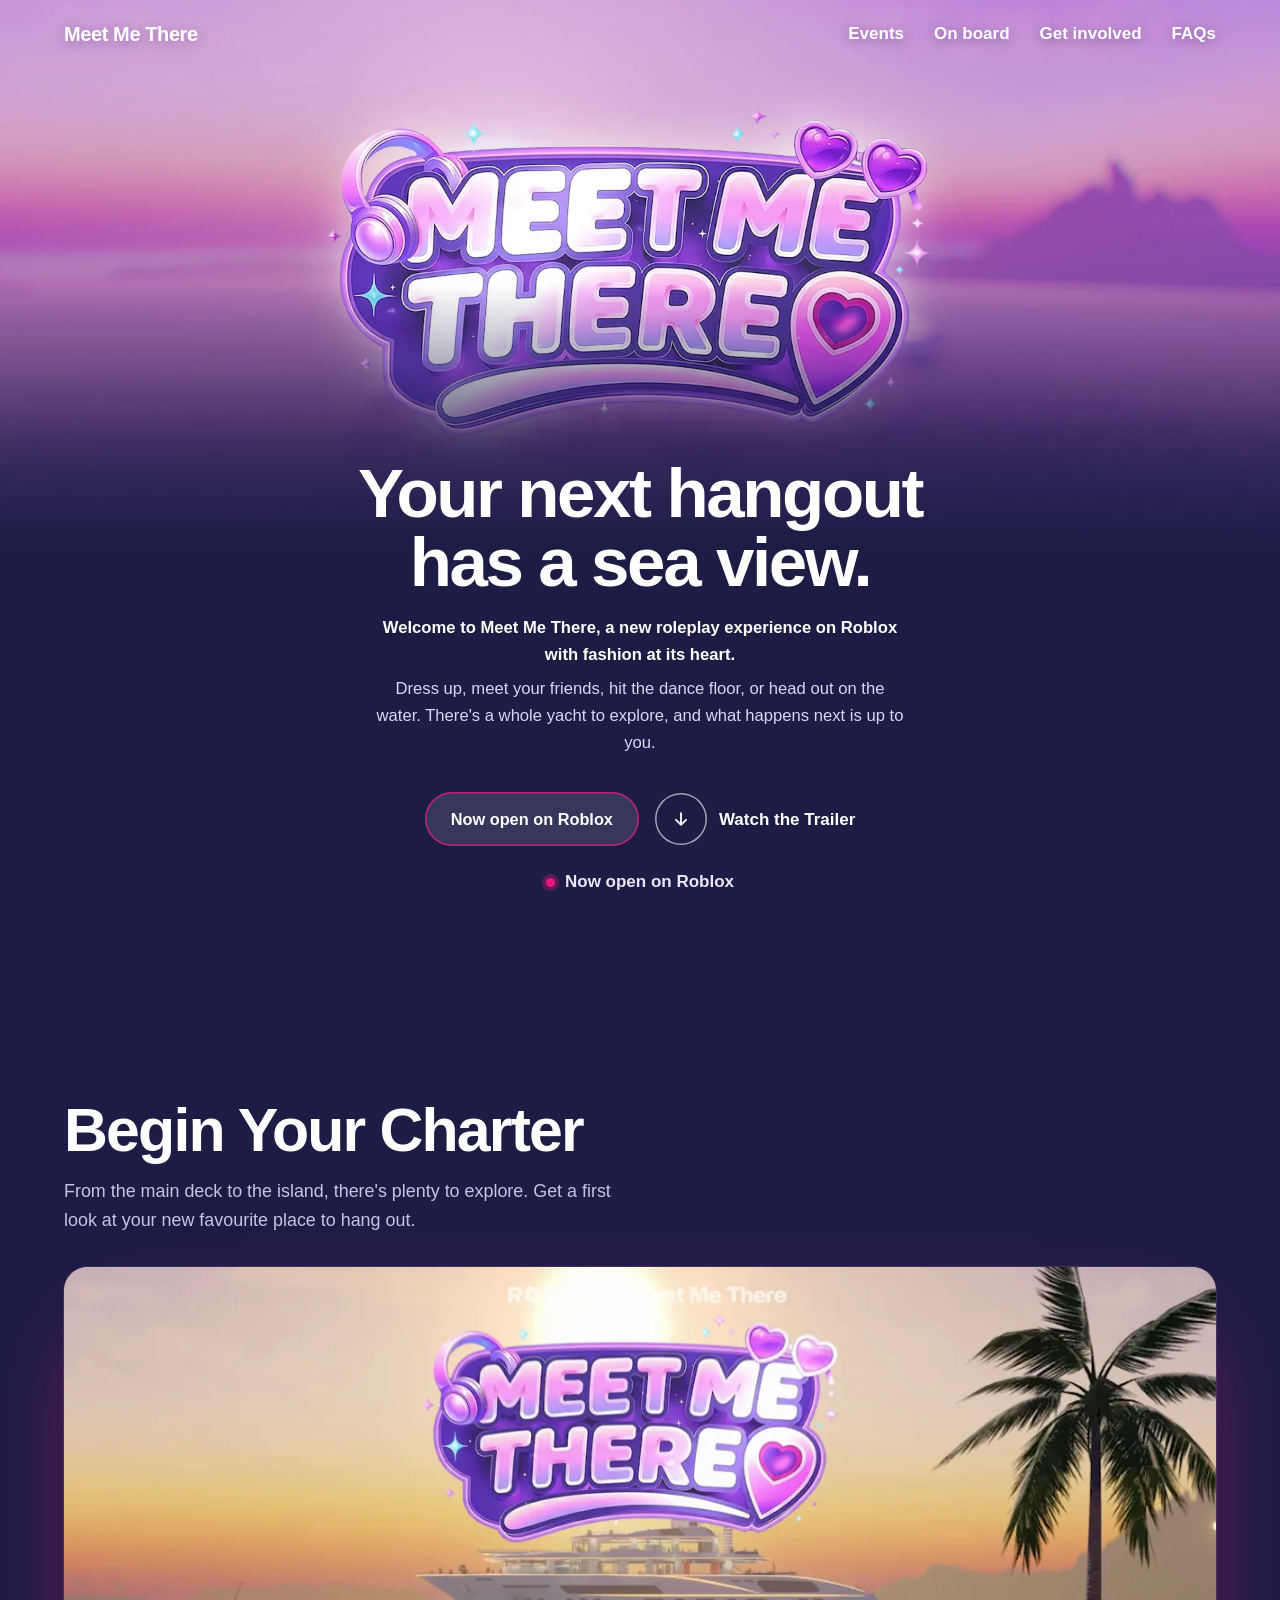
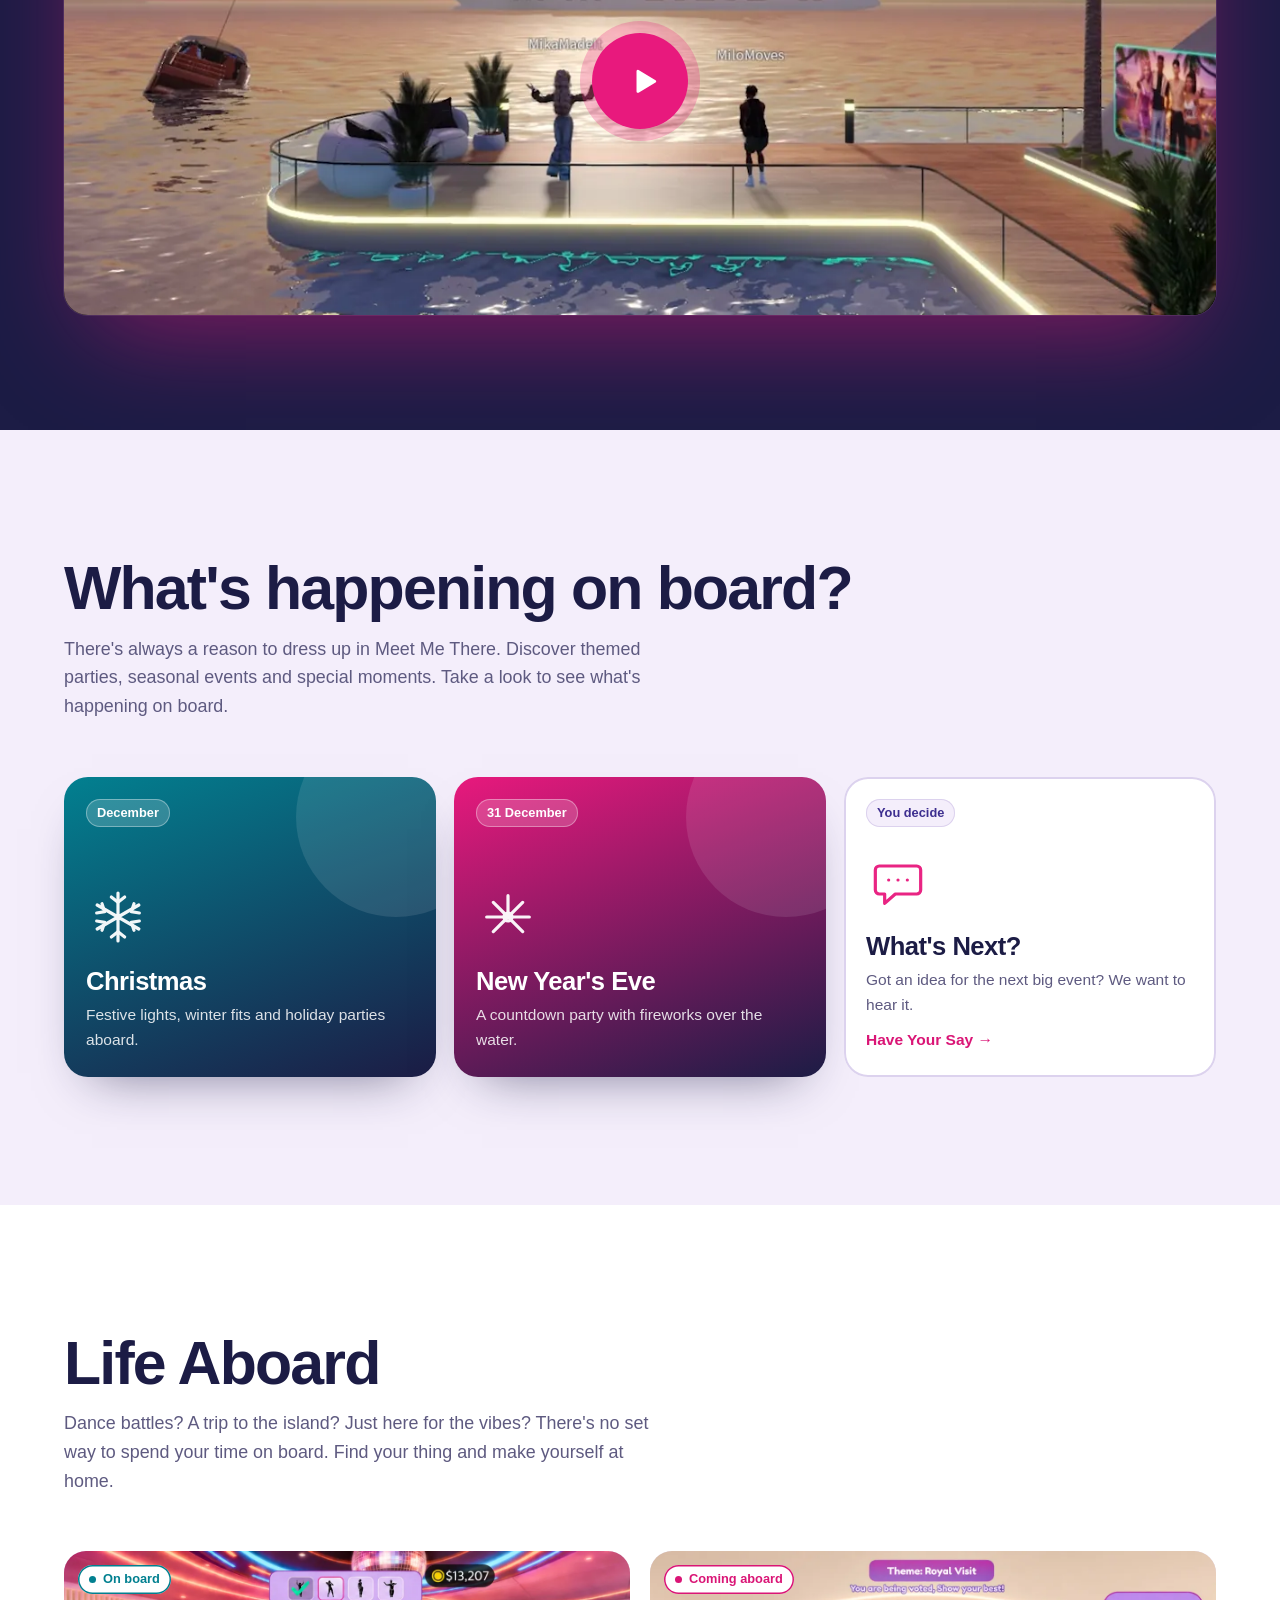
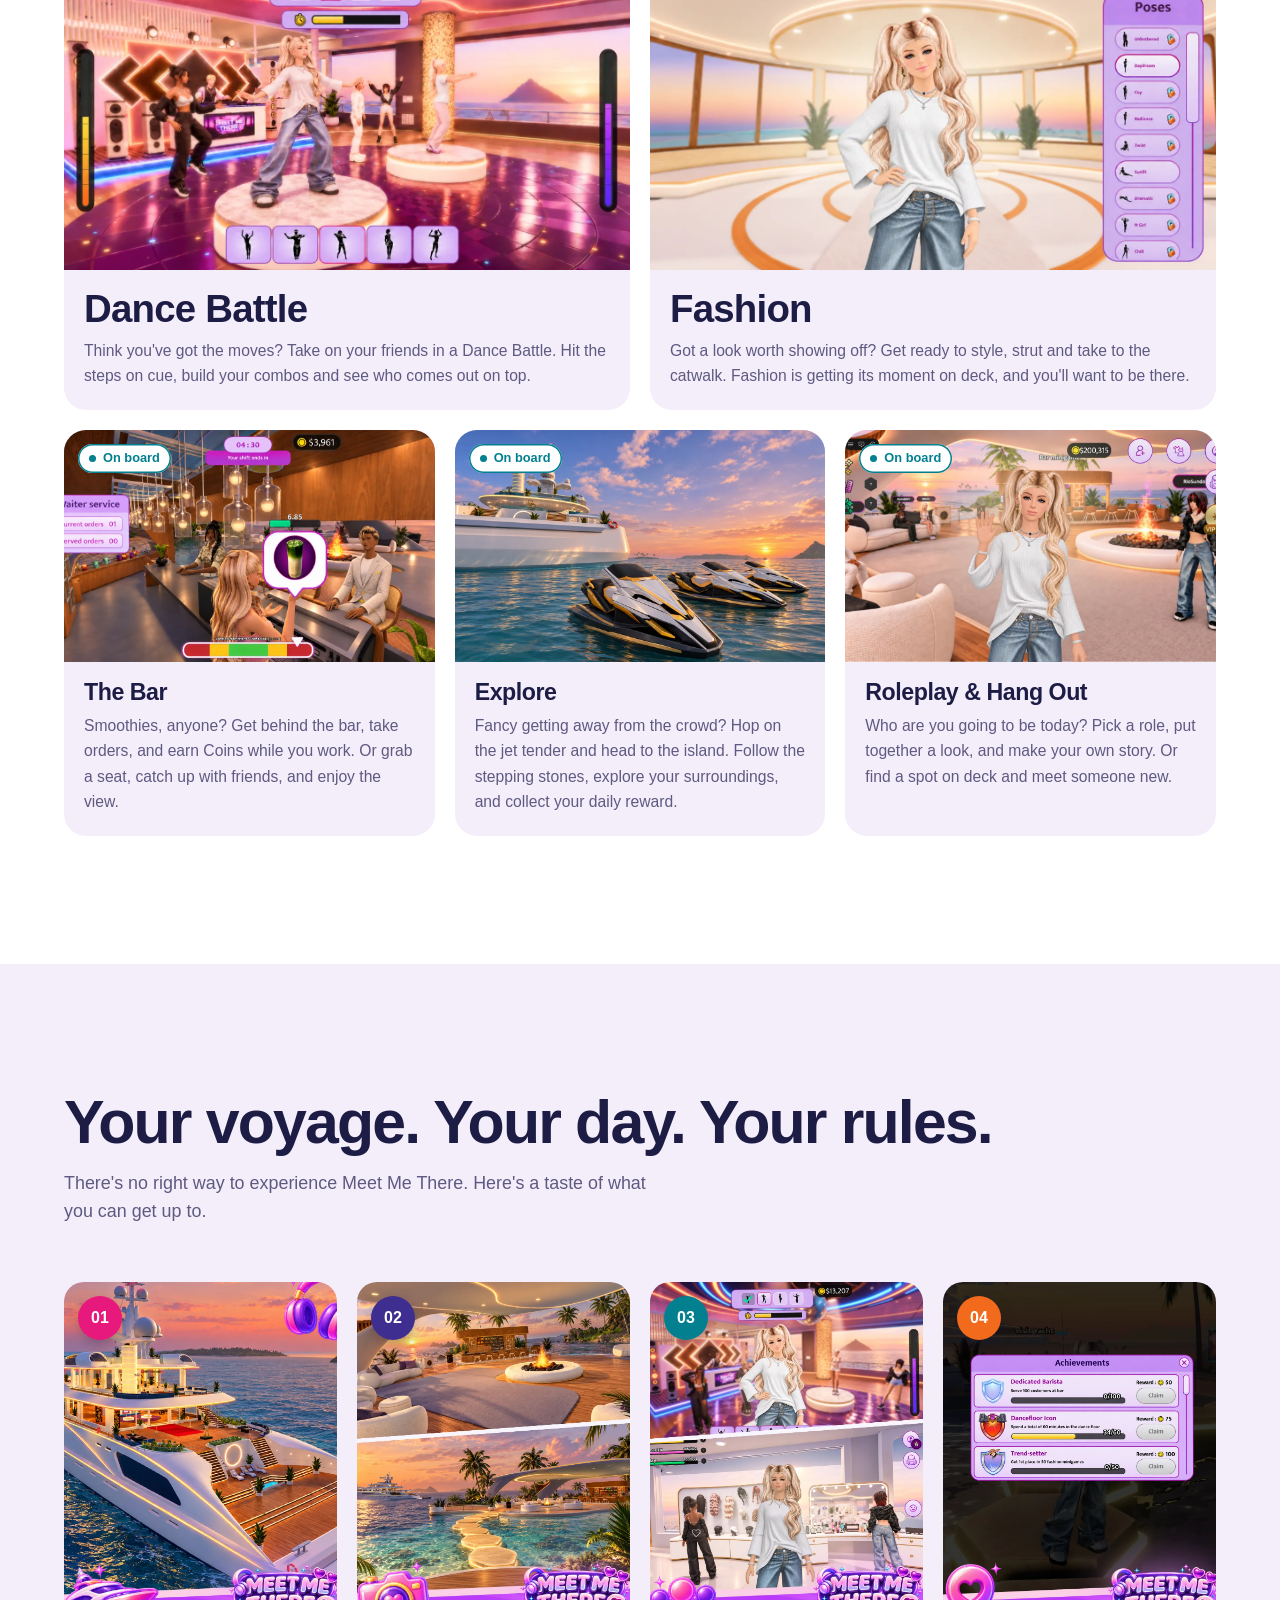
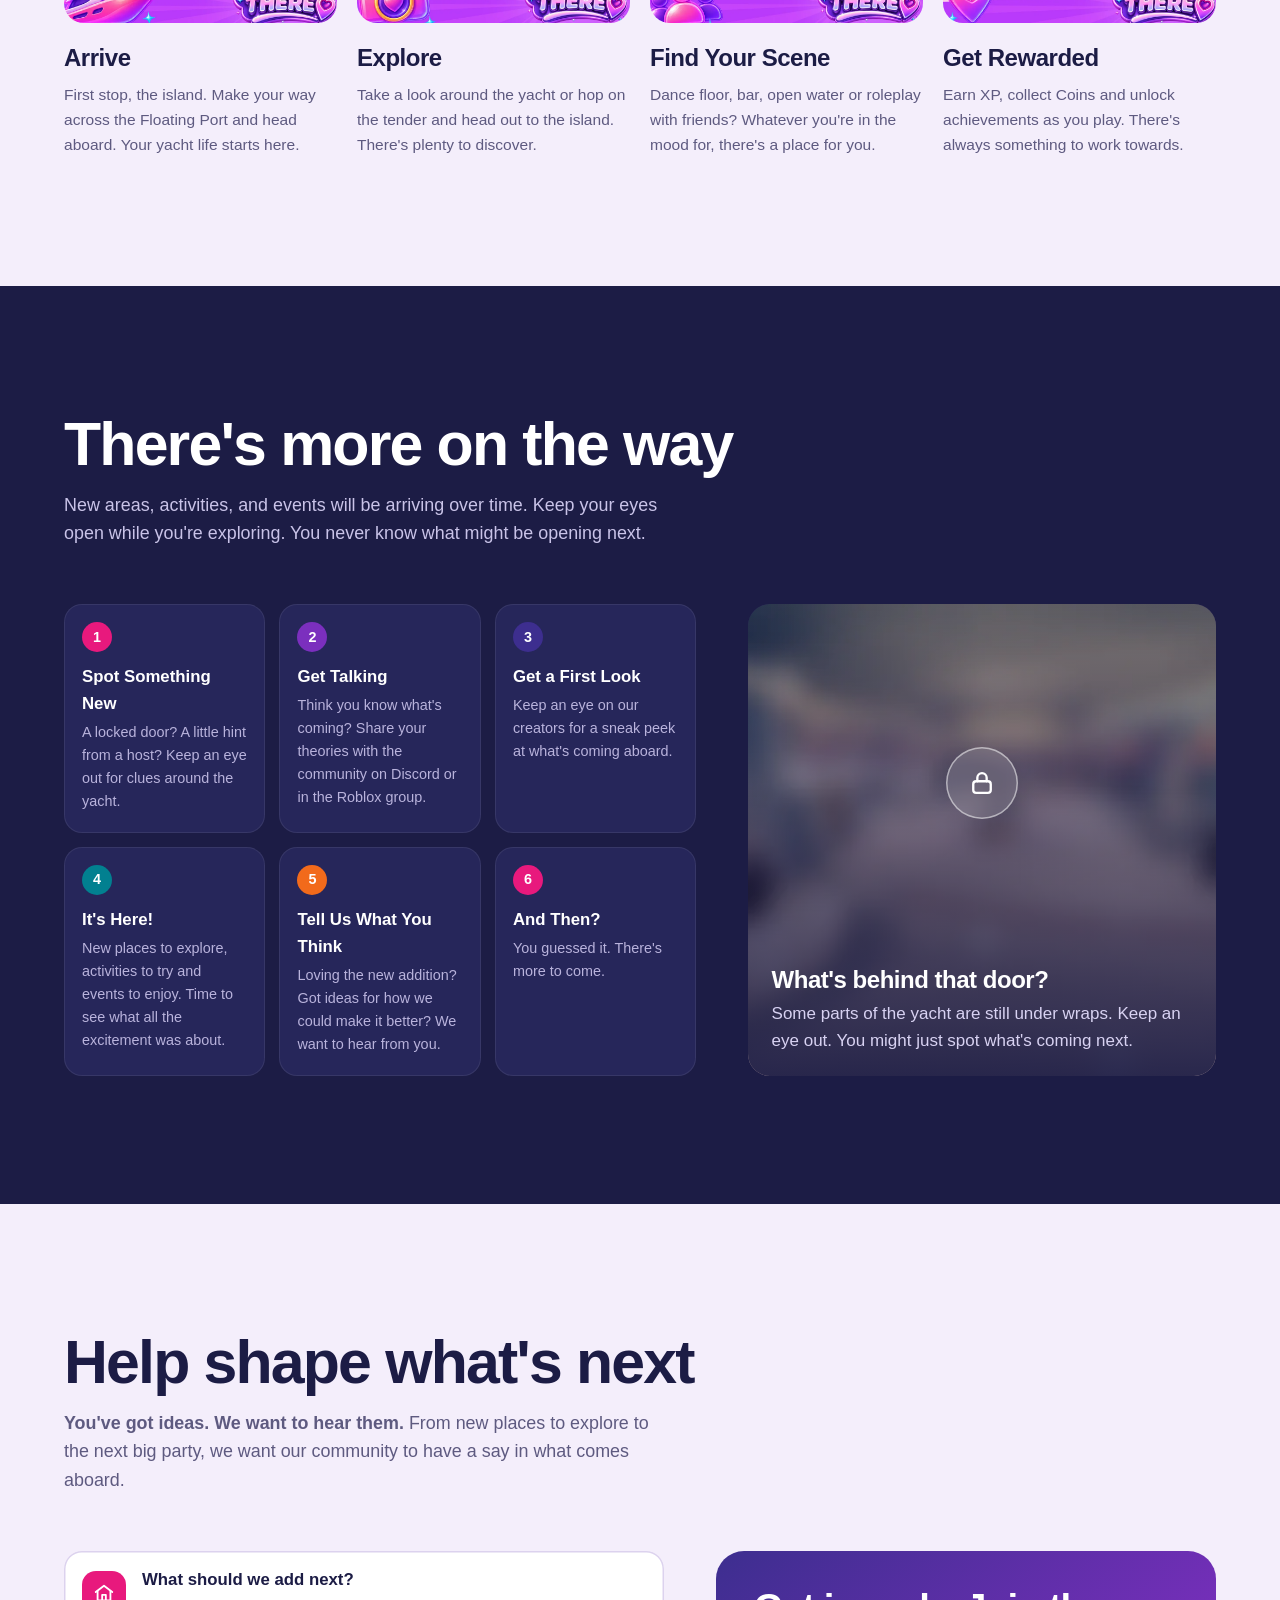
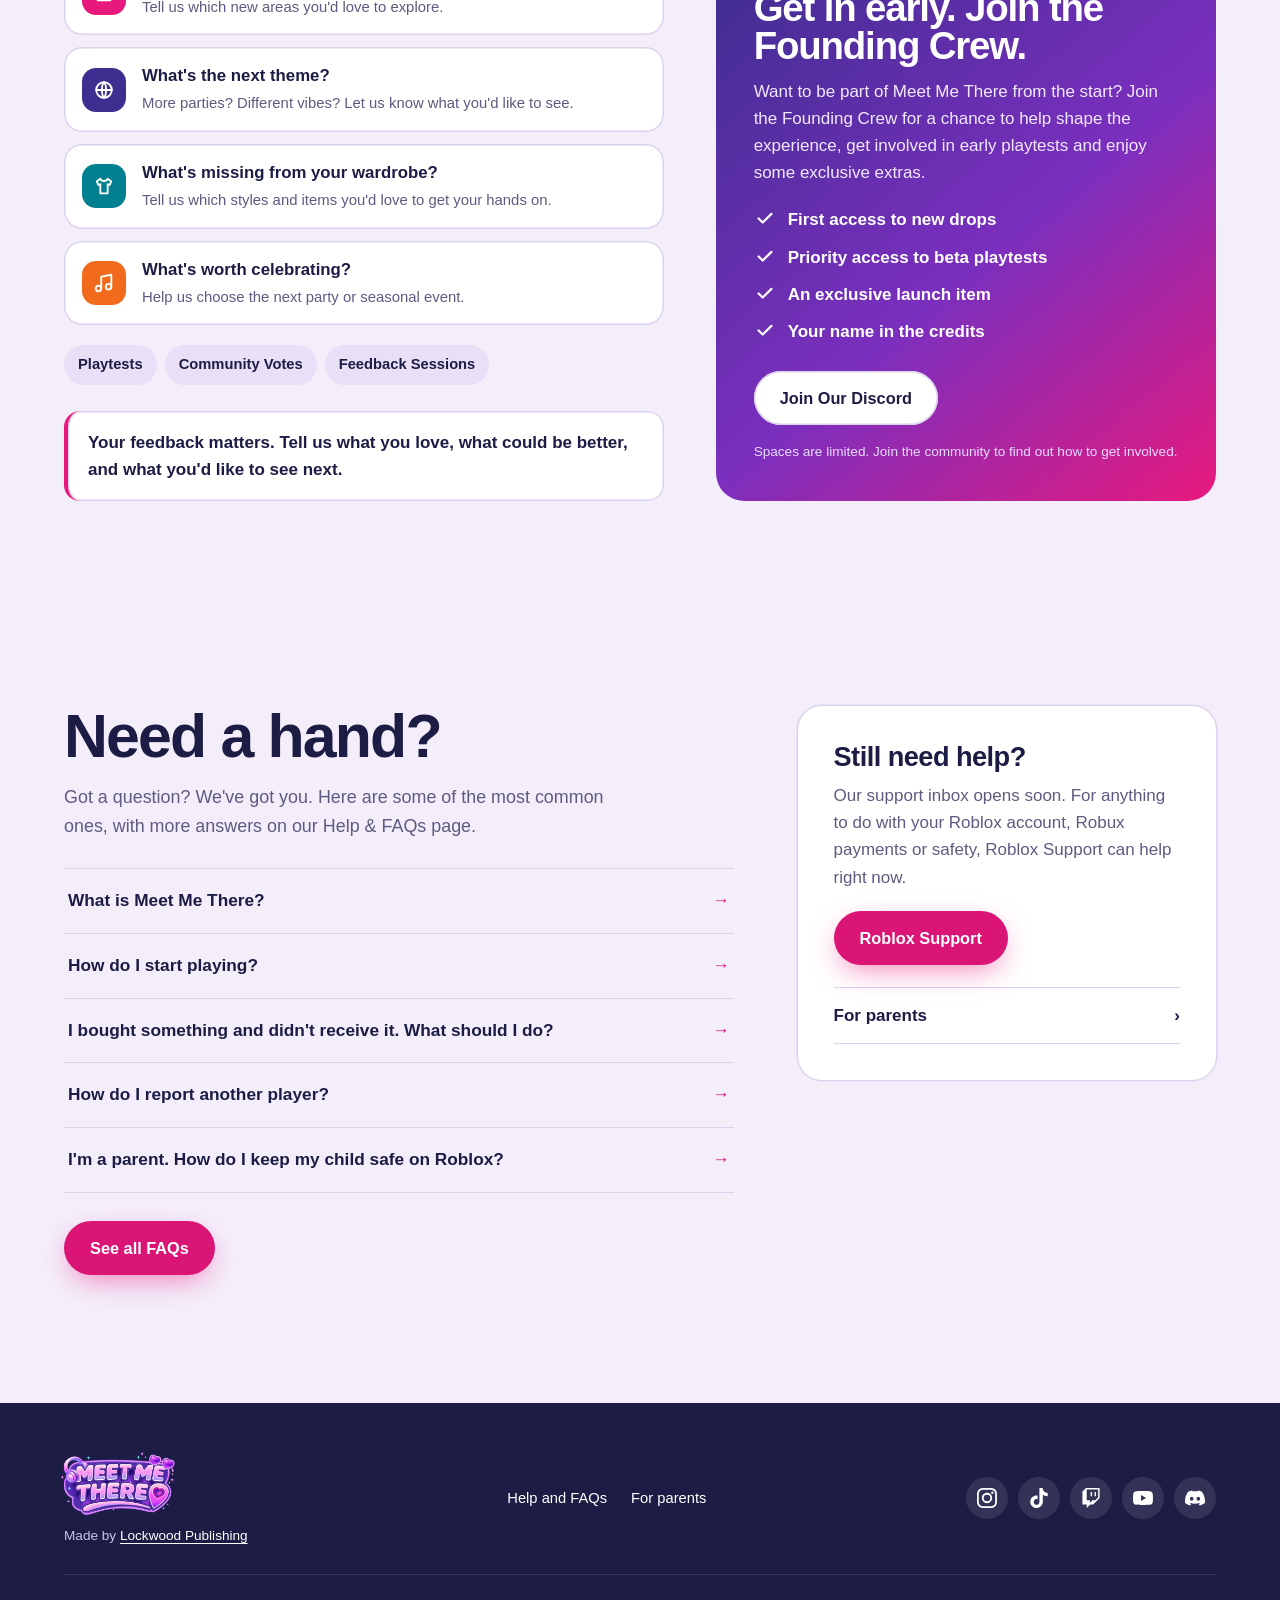
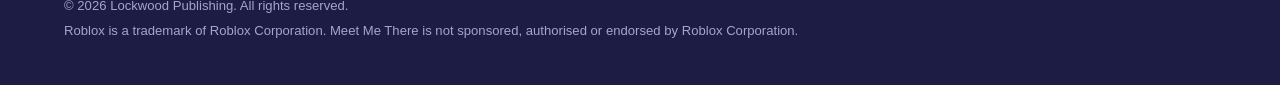
==== commit 5dd65533: "Use Vanessa's new posters for the four "Your voyage" cards The four cards now use designed 4:5 poste" ====
--- a/index.html
+++ b/index.html
@@ -145,10 +145,10 @@
         <p class="lede">There's no right way to experience Meet Me There. Here's a taste of what you can get up to.</p>
       </div>
       <ol class="journey">
-        <li style="--c:var(--magenta)"><div class="shot"><img src="assets/img/island.webp" alt="The Meet Me There logo over the yacht deck at sunset" loading="lazy"></div><span class="num" aria-hidden="true">01</span><h3>Arrive</h3><p>First stop, the island. Make your way across the Floating Port and head aboard. Your yacht life starts here.</p></li>
-        <li style="--c:var(--purple)"><div class="shot" style="--ar-m:4/5"><img src="assets/img/explore-social.webp" alt="The Meet Me There logo over the yacht's sunset lounge deck, and jet skis on the water beside the yacht" loading="lazy"></div><span class="num" aria-hidden="true">02</span><h3>Explore</h3><p>Take a look around the yacht or hop on the tender and head out to the island. There's plenty to discover.</p></li>
-        <li style="--c:var(--teal)"><div class="shot"><img src="assets/img/bar.webp" alt="Four friends in their best looks on the yacht at sunset" loading="lazy" style="--pos:40% 50%;--pos-m:100% 50%"></div><span class="num" aria-hidden="true">03</span><h3>Find Your Scene</h3><p>Dance floor, bar, open water or roleplay with friends? Whatever you're in the mood for, there's a place for you.</p></li>
-        <li style="--c:var(--orange)"><div class="shot"><img src="assets/img/noticed.webp" alt="A player in the beauty salon with full Glow, Beauty and Slay bars" loading="lazy"></div><span class="num" aria-hidden="true">04</span><h3>Get Rewarded</h3><p>Earn XP, collect Coins and unlock achievements as you play. There's always something to work towards.</p></li>
+        <li style="--c:var(--magenta)"><div class="shot"><img src="assets/img/voyage-arrive.webp" alt="The Meet Me There superyacht at sunset, with the Meet Me There logo" loading="lazy"></div><span class="num" aria-hidden="true">01</span><h3>Arrive</h3><p>First stop, the island. Make your way across the Floating Port and head aboard. Your yacht life starts here.</p></li>
+        <li style="--c:var(--purple)"><div class="shot"><img src="assets/img/voyage-explore.webp" alt="The yacht's sunset lounge deck, and stepping stones across the lagoon to the island" loading="lazy"></div><span class="num" aria-hidden="true">02</span><h3>Explore</h3><p>Take a look around the yacht or hop on the tender and head out to the island. There's plenty to discover.</p></li>
+        <li style="--c:var(--teal)"><div class="shot"><img src="assets/img/voyage-scene.webp" alt="A player on the neon dance floor, and friends trying on looks in the beauty salon" loading="lazy"></div><span class="num" aria-hidden="true">03</span><h3>Find Your Scene</h3><p>Dance floor, bar, open water or roleplay with friends? Whatever you're in the mood for, there's a place for you.</p></li>
+        <li style="--c:var(--orange)"><div class="shot"><img src="assets/img/voyage-rewards.webp" alt="The Achievements panel with rewards to claim for Dedicated Barista, Dancefloor Icon and Trend-setter" loading="lazy"></div><span class="num" aria-hidden="true">04</span><h3>Get Rewarded</h3><p>Earn XP, collect Coins and unlock achievements as you play. There's always something to work towards.</p></li>
       </ol>
     </div>
   </section>
--- a/assets/css/styles.css
+++ b/assets/css/styles.css
@@ -118,8 +118,8 @@
 .journey{list-style:none;margin:clamp(36px,5vw,56px) 0 0;padding:0;display:grid;grid-template-columns:repeat(4,minmax(0,1fr));gap:20px;counter-reset:j}
 .journey li{position:relative}
 .journey .shot{border-radius:20px;overflow:hidden;aspect-ratio:4/5;background:var(--lilac-2)}
-/* EDIT: crop focus per card via style="--pos:x% y%"; --pos-m overrides it on phones, where the card is 16:10.
-   A designed 4:5 poster can keep its shape on phones with style="--ar-m:4/5" on its .shot */
+/* Cards are designed 4:5 posters with the logo along the bottom, so they keep 4:5 on every screen.
+   EDIT: if a card ever needs cropping, set its focus with style="--pos:x% y%" on the img */
 .journey .shot img{width:100%;height:100%;object-fit:cover;object-position:var(--pos,50% 50%)}
 .journey .num{position:absolute;left:14px;top:14px;width:44px;height:44px;font-size:1rem;border-radius:50%;display:grid;place-items:center;background:var(--c);color:#fff;font-family:var(--display);font-weight:700;box-shadow:0 6px 18px -6px rgba(28,28,69,.6)}
 .journey h3{font-family:var(--display);font-weight:700;font-size:1.5rem;letter-spacing:-.02em;margin:16px 0 0}
@@ -259,8 +259,6 @@
   .acts{grid-template-columns:1fr}
   .act.feature{grid-column:span 1}
   .journey{grid-template-columns:1fr}
-  .journey .shot{aspect-ratio:var(--ar-m,16/10)}
-  .journey .shot img{object-position:var(--pos-m,var(--pos,50% 50%))}
   .frame button.cover span{top:22%;width:56px;height:56px;box-shadow:0 0 0 8px rgba(232,25,125,.25)}
   .rhythm{grid-template-columns:1fr 1fr}
   .ev-grid{grid-template-columns:1fr}
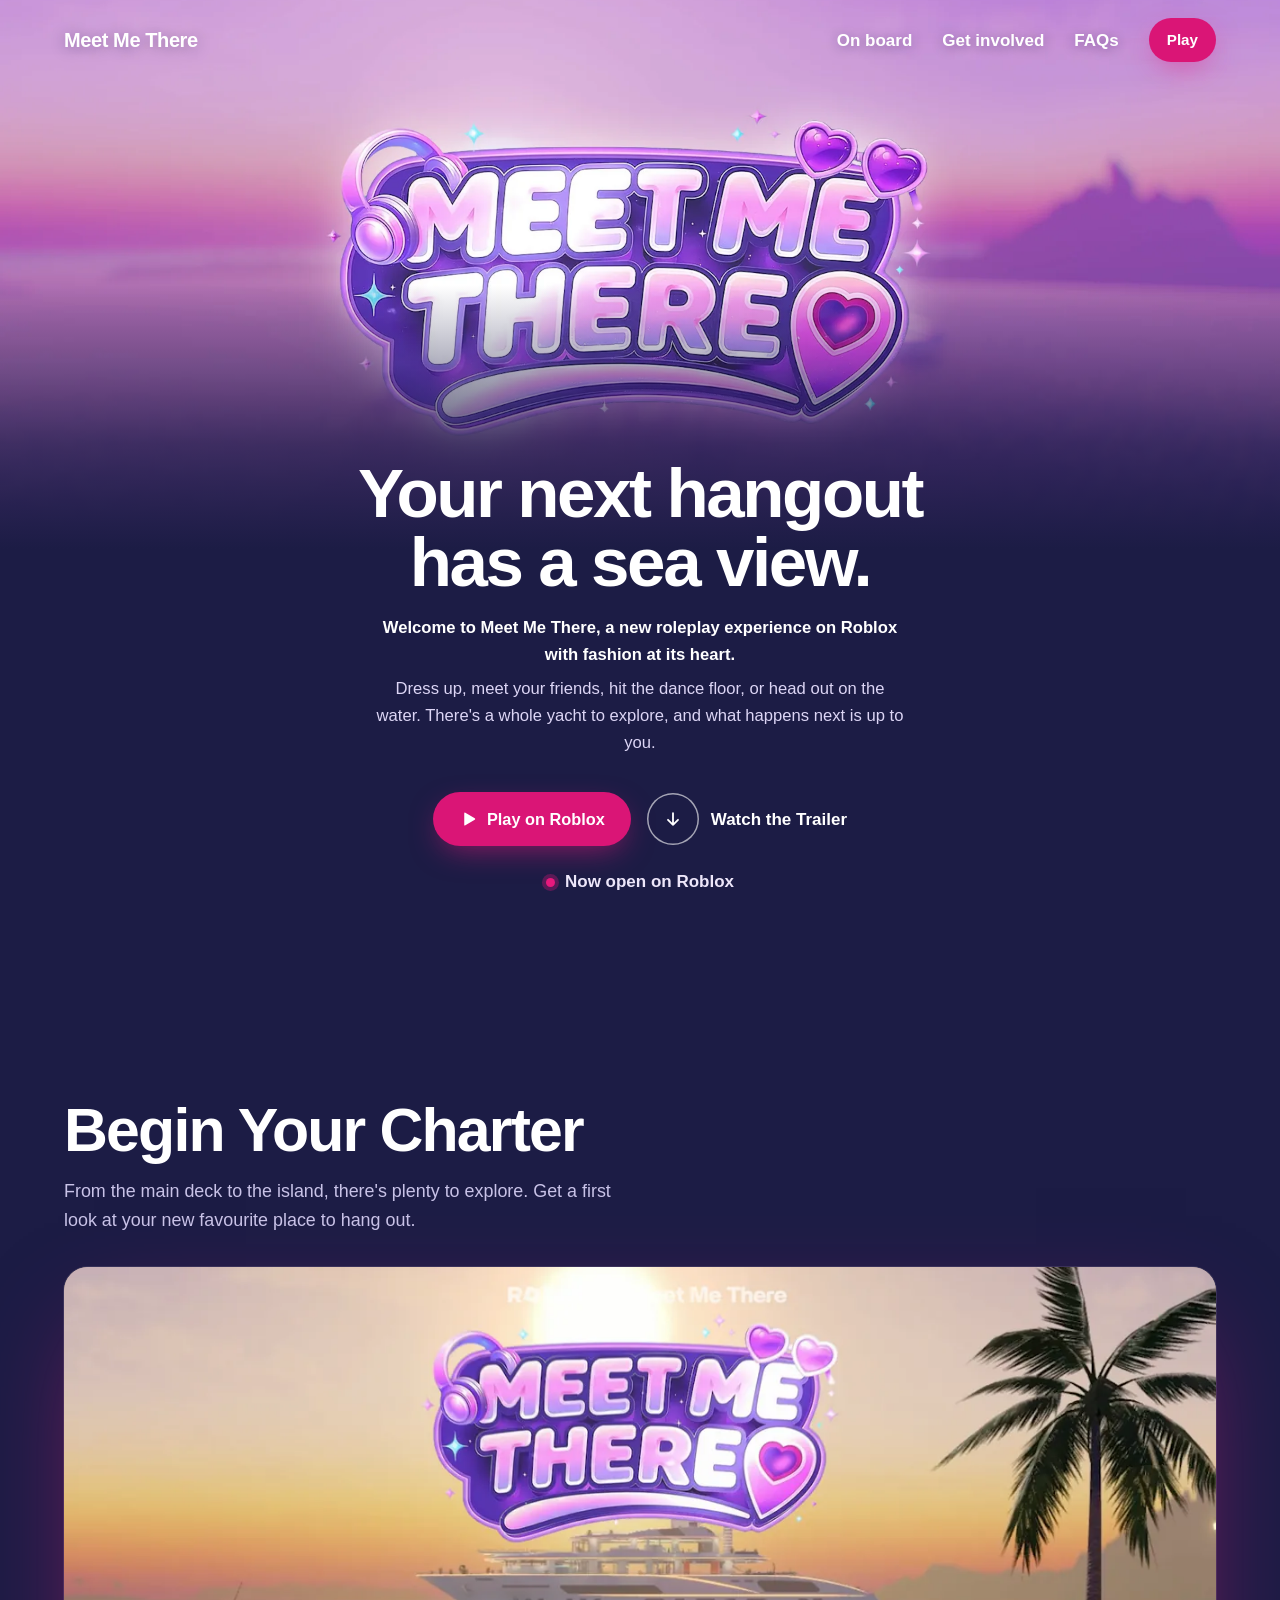
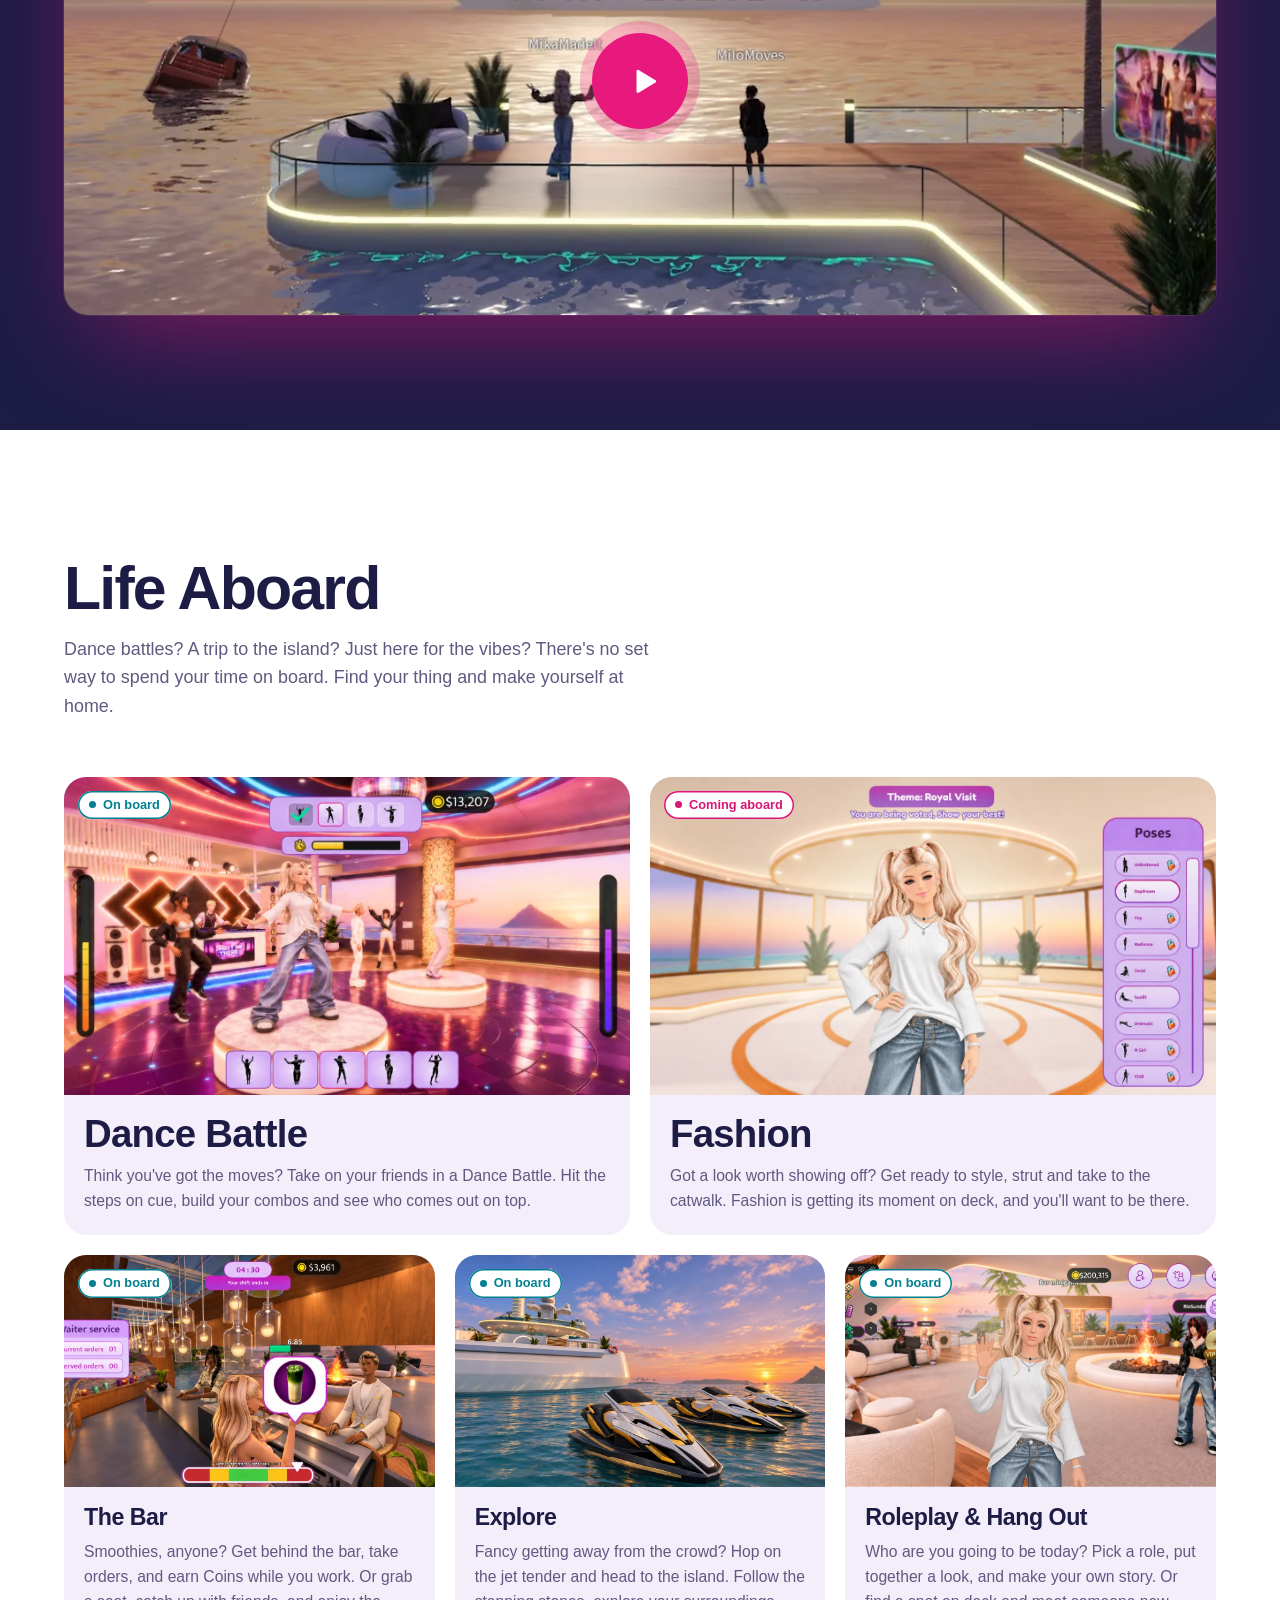
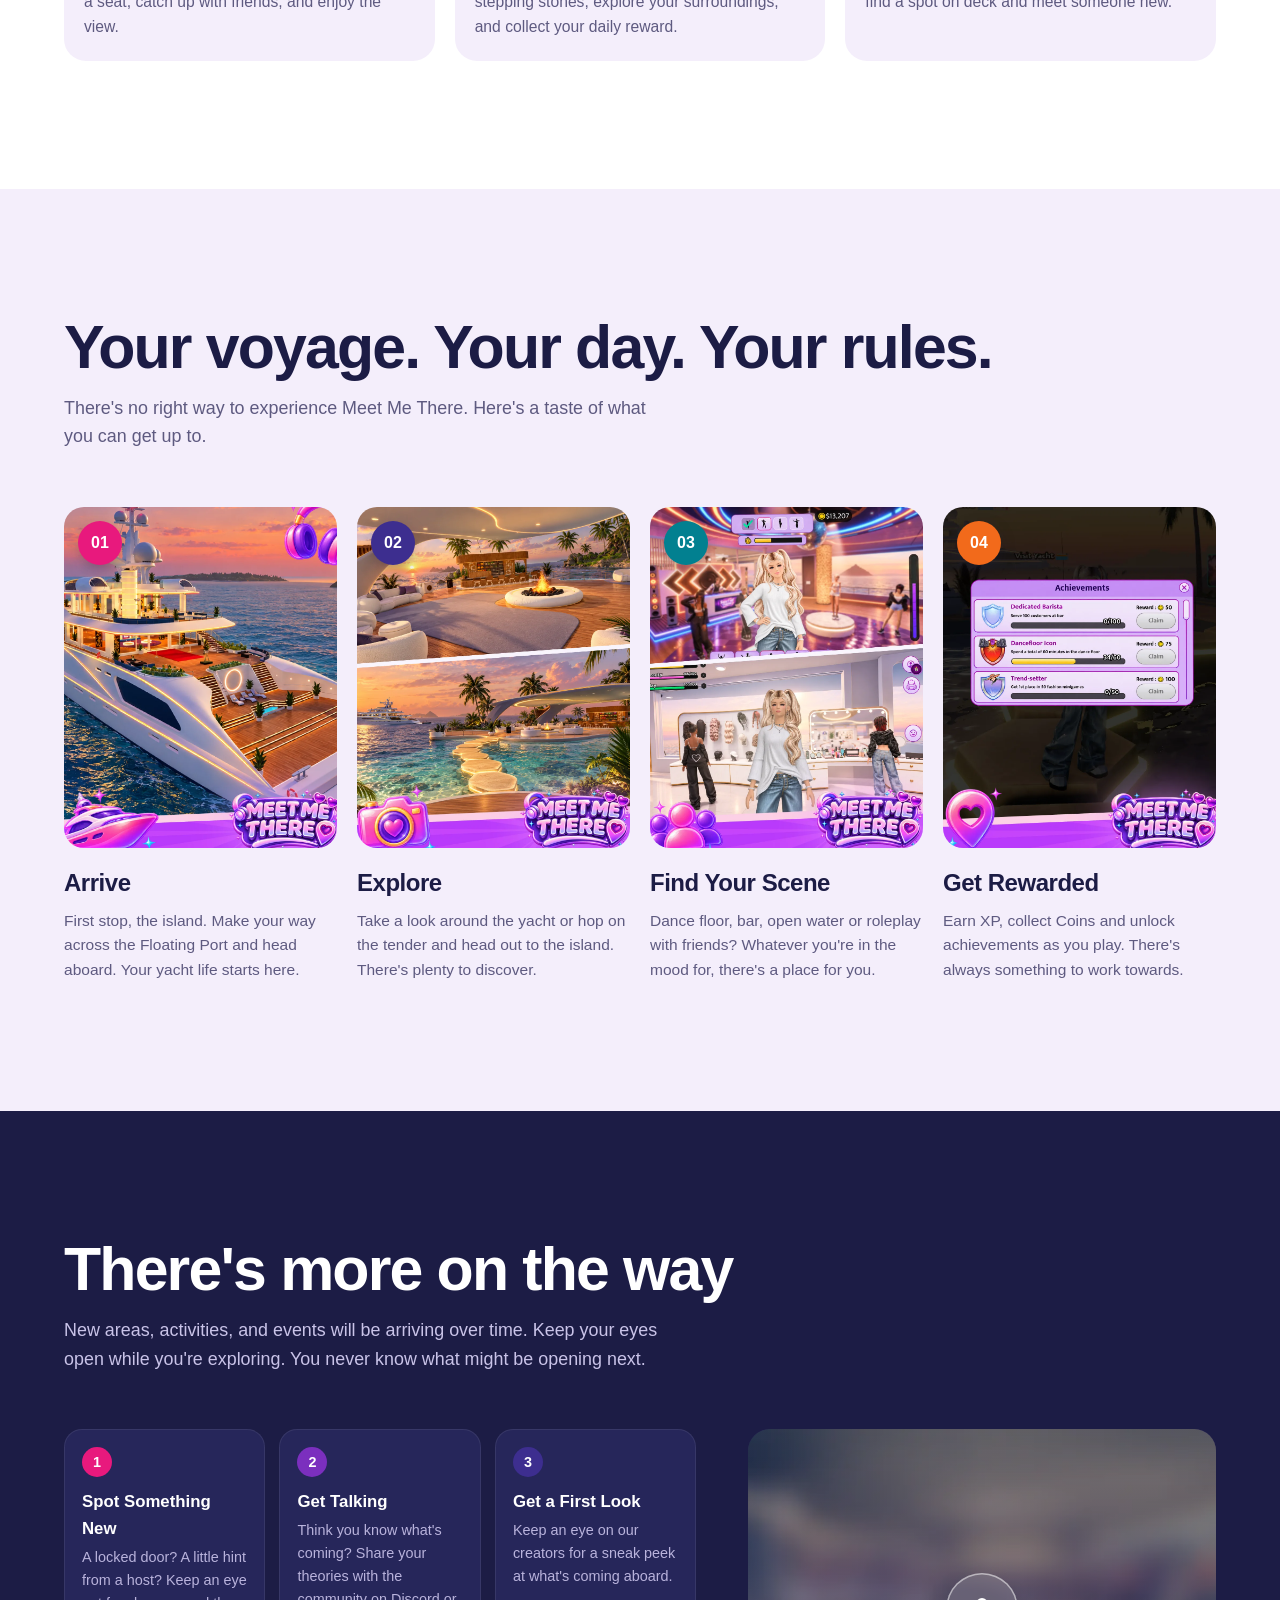
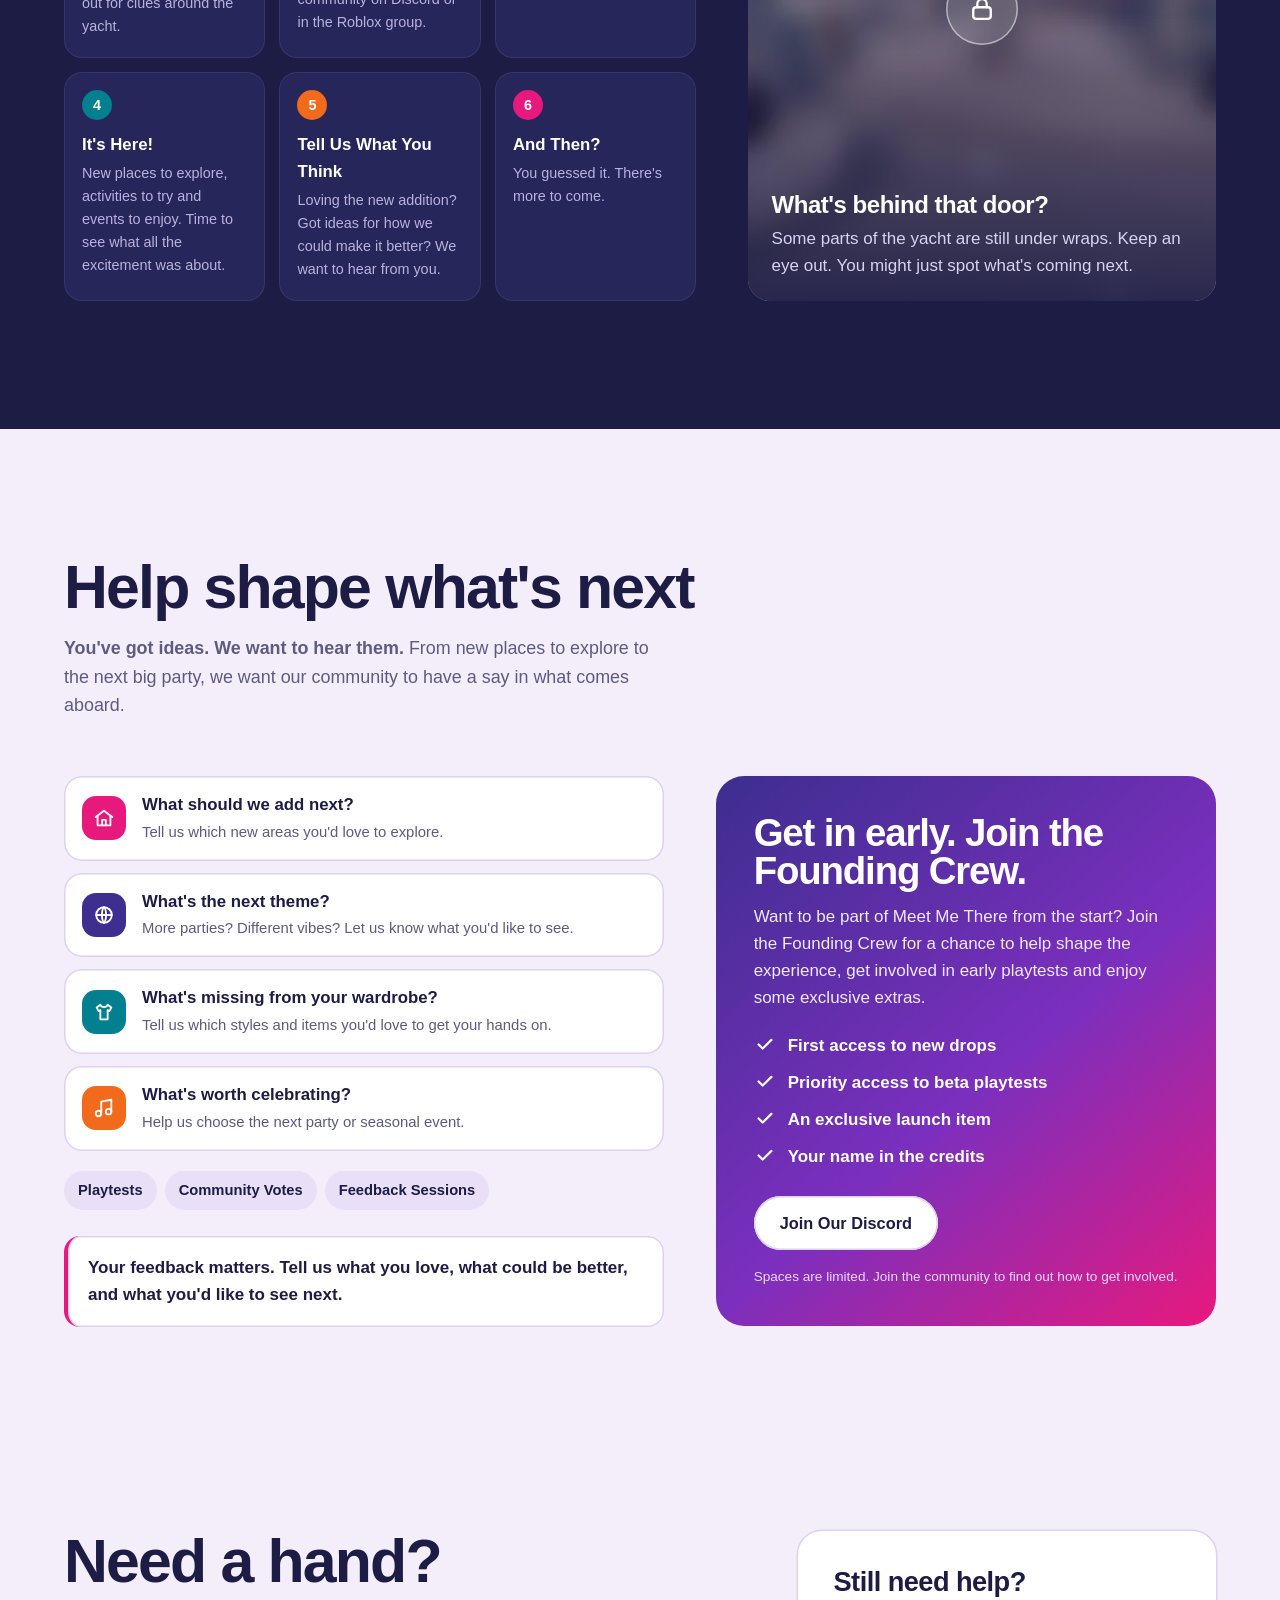
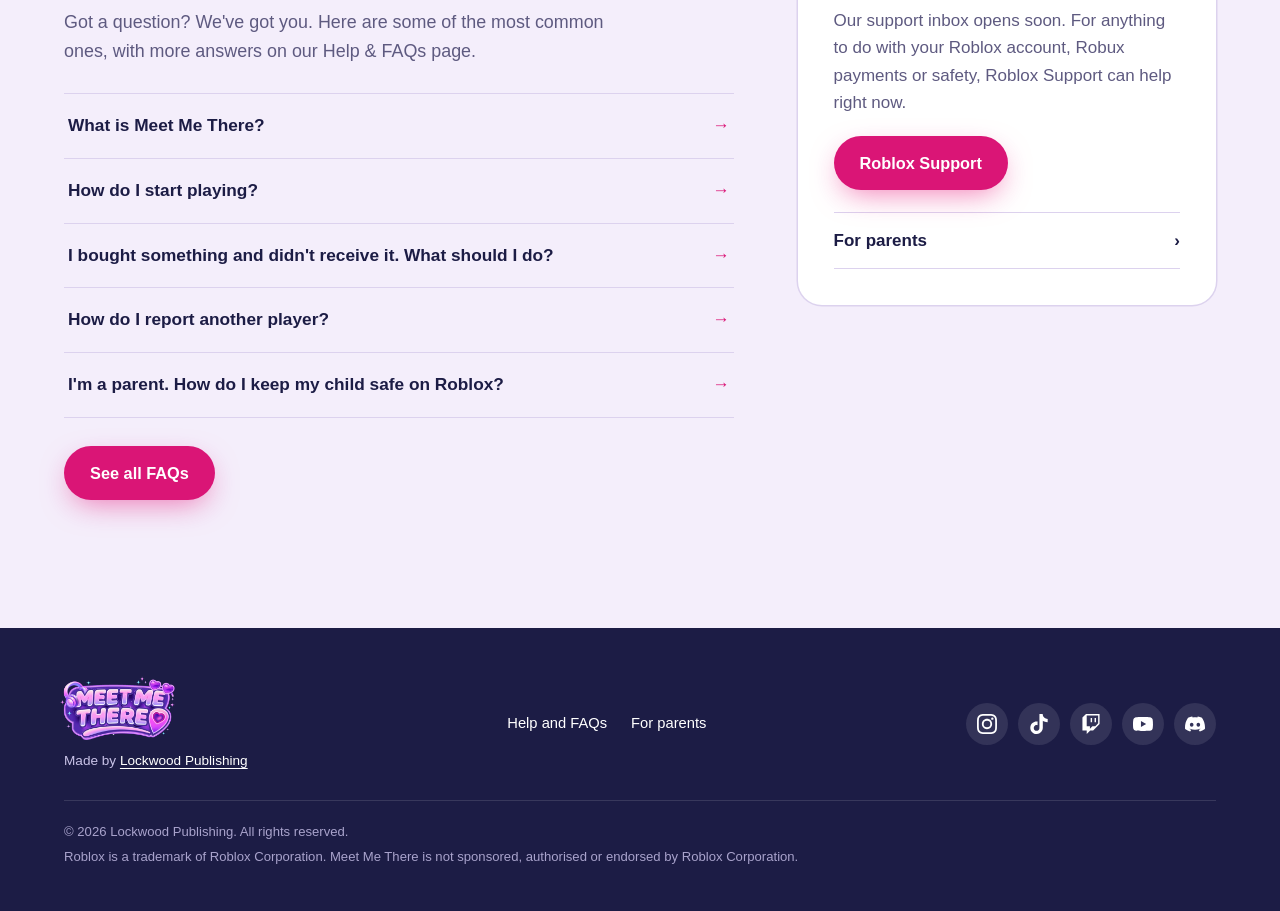
==== commit 47265ab7: "Link Play to the Roblox experience, allow indexing, drop the events section - links.play points at r" ====
--- a/index.html
+++ b/index.html
@@ -7,7 +7,7 @@
 <meta name="description" content="Welcome to Meet Me There, a new roleplay experience on Roblox with fashion at its heart. Dress up, meet your friends, hit the dance floor, or head out on the water.">
 <meta name="theme-color" content="#1C1C45">
 <!-- Temporary host: keep search engines off this copy. EDIT: remove this line on the final domain. -->
-<meta name="robots" content="noindex">
+<meta name="robots" content="index, follow">
 <!-- EDIT: og:url and og:image must be full URLs on whichever domain serves the site -->
 <meta property="og:title" content="Meet Me There">
 <meta property="og:url" content="https://gate.apps.avkn.co/meet-me-there/">
@@ -26,7 +26,6 @@
   <nav class="nav" aria-label="Main">
     <a class="home" href="#top">Meet Me There</a>
     <ul>
-      <li class="link"><a href="#events">Events</a></li>
       <li class="link"><a href="#aboard">On board</a></li>
       <li class="link"><a href="#build">Get involved</a></li>
       <li class="keep"><a href="faq/">FAQs</a></li>
@@ -73,36 +72,6 @@
         <img src="assets/video/trailer-poster.webp" alt="">
         <span><svg viewBox="0 0 24 24" aria-hidden="true"><path d="M7 4.5v15a1 1 0 0 0 1.5.86l12.5-7.5a1 1 0 0 0 0-1.72L8.5 3.64A1 1 0 0 0 7 4.5z"/></svg></span>
       </button>
-    </div>
-  </section>
-
-  <section class="section events" id="events" aria-labelledby="events-h">
-    <div class="inner">
-      <div class="head-row">
-        <h2 id="events-h">What's happening on board?</h2>
-        <p class="lede">There's always a reason to dress up in Meet Me There. Discover themed parties, seasonal events and special moments. Take a look to see what's happening on board.</p>
-      </div>
-      <!-- EDIT: confirm event names, timing and descriptions before launch -->
-      <div class="ev-grid">
-        <article class="ev" style="--a:#028090;--b:#1C1C45">
-          <span class="ev-when">December</span>
-          <svg class="ev-ic" viewBox="0 0 48 48" fill="none" stroke="currentColor" stroke-width="2.4" stroke-linecap="round" stroke-linejoin="round" aria-hidden="true"><path d="M24 6v36M8.4 15l31.2 18M8.4 33l31.2-18"/><path d="M19 9l5 4 5-4M19 39l5-4 5 4M8 21l6-1-2-6M40 27l-6 1 2 6M8 27l6 1-2 6M40 21l-6-1 2-6"/></svg>
-          <h3>Christmas</h3>
-          <p>Festive lights, winter fits and holiday parties aboard.</p>
-        </article>
-        <article class="ev" style="--a:#E8197D;--b:#1C1C45">
-          <span class="ev-when">31 December</span>
-          <svg class="ev-ic" viewBox="0 0 48 48" fill="none" stroke="currentColor" stroke-width="2.4" stroke-linecap="round" aria-hidden="true"><path d="M24 24V8M24 24l11-11M24 24h16M24 24l11 11M24 24l-11 11M24 24H8M24 24L13 13"/><circle cx="24" cy="24" r="3"/></svg>
-          <h3>New Year's Eve</h3>
-          <p>A countdown party with fireworks over the water.</p>
-        </article>
-        <a class="ev ev-vote" href="#build">
-          <span class="ev-when">You decide</span>
-          <svg class="ev-ic" viewBox="0 0 48 48" fill="none" stroke="currentColor" stroke-width="2.4" stroke-linecap="round" stroke-linejoin="round" aria-hidden="true"><path d="M10 12h28a3 3 0 0 1 3 3v15a3 3 0 0 1-3 3H22l-8 7v-7h-4a3 3 0 0 1-3-3V15a3 3 0 0 1 3-3z"/><path d="M17 22.5h.01M24 22.5h.01M31 22.5h.01"/></svg>
-          <h3>What's Next?</h3>
-          <p>Got an idea for the next big event? We want to hear it. <span class="arrow">Have Your Say</span></p>
-        </a>
-      </div>
     </div>
   </section>
 
--- a/assets/css/styles.css
+++ b/assets/css/styles.css
@@ -80,23 +80,6 @@
 .pill{display:inline-flex;align-items:center;gap:7px;font-size:.8rem;font-weight:700;padding:4px 11px;border-radius:999px;background:#fff;color:var(--teal);box-shadow:inset 0 0 0 1.5px currentColor}
 .pill::before{content:"";width:7px;height:7px;border-radius:50%;background:currentColor}
 .pill.soon{color:var(--magenta-ink)}
-
-/* Live events */
-.ev-grid{display:grid;grid-template-columns:repeat(3,minmax(0,1fr));gap:18px;margin-top:clamp(36px,5vw,56px)}
-.ev{position:relative;display:flex;flex-direction:column;min-height:300px;padding:22px 22px 24px;border-radius:24px;color:#fff;text-decoration:none;overflow:hidden;background:linear-gradient(160deg,var(--a),var(--b));box-shadow:0 24px 50px -28px rgba(28,28,69,.6);transition:transform .2s}
-.ev::after{content:"";position:absolute;right:-60px;top:-60px;width:200px;height:200px;border-radius:50%;background:rgba(255,255,255,.1)}
-.ev-when{align-self:flex-start;font-size:.8rem;font-weight:700;padding:4px 11px;border-radius:999px;background:rgba(255,255,255,.18);box-shadow:inset 0 0 0 1px rgba(255,255,255,.35)}
-.ev-ic{width:64px;height:64px;margin:auto 0 18px;opacity:.95}
-.ev h3{font-family:var(--display);font-weight:700;font-size:1.6rem;letter-spacing:-.02em;margin:0;line-height:1.1}
-.ev p{margin:8px 0 0;color:rgba(255,255,255,.85);font-size:.97rem}
-.ev-vote{background:#fff;color:var(--ink);box-shadow:inset 0 0 0 2px var(--line);}
-.ev-vote::after{display:none}
-.ev-vote .ev-when{background:var(--lilac);box-shadow:inset 0 0 0 1px var(--line);color:var(--purple)}
-.ev-vote .ev-ic{color:var(--magenta)}
-.ev-vote p{color:var(--muted)}
-.ev-vote .arrow{display:block;margin-top:10px;font-weight:700;color:var(--magenta-ink)}
-.ev-vote .arrow::after{content:" →"}
-.ev-vote:hover{transform:translateY(-3px);box-shadow:inset 0 0 0 2px var(--magenta)}
 
 /* Life aboard */
 .aboard-wrap{background:#fff}
@@ -261,7 +244,5 @@
   .journey{grid-template-columns:1fr}
   .frame button.cover span{top:22%;width:56px;height:56px;box-shadow:0 0 0 8px rgba(232,25,125,.25)}
   .rhythm{grid-template-columns:1fr 1fr}
-  .ev-grid{grid-template-columns:1fr}
-  .ev{min-height:230px}
 }
 @media (prefers-reduced-motion:reduce){html{scroll-behavior:auto}*{transition:none!important}}
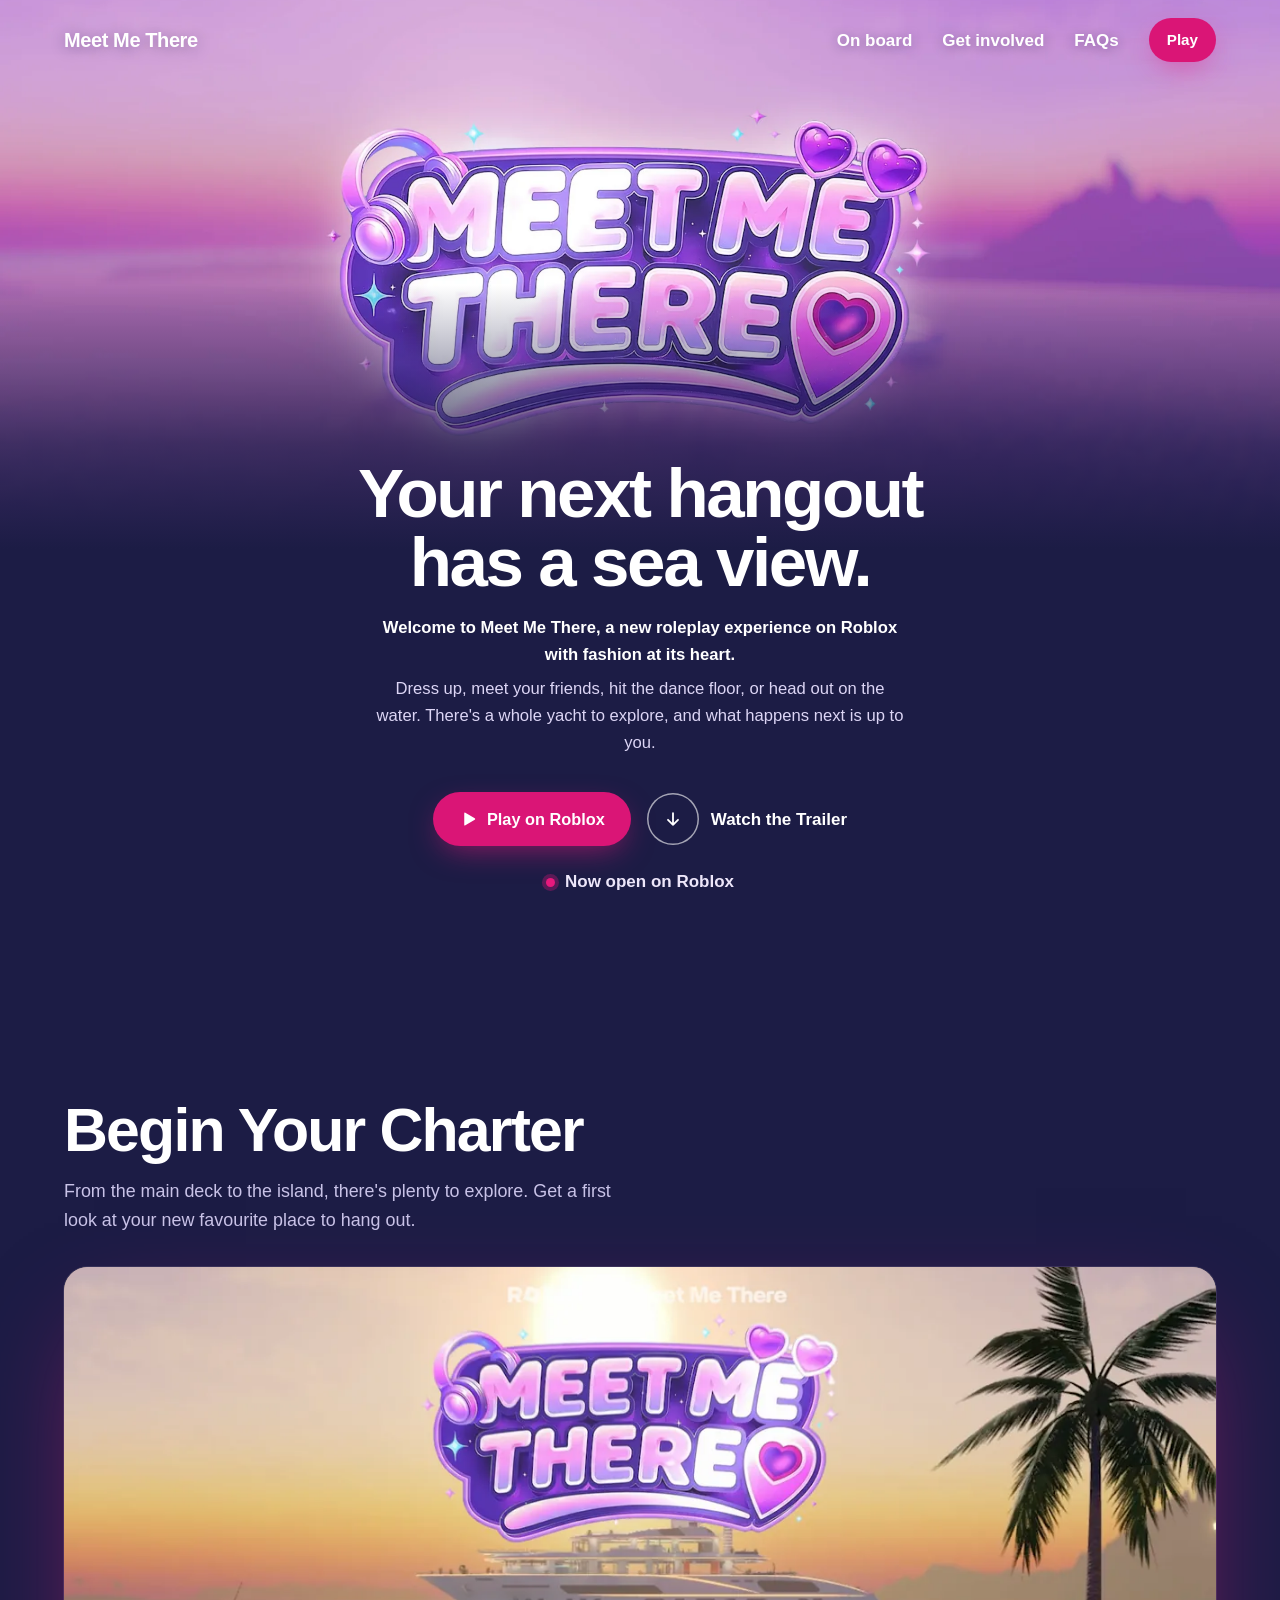
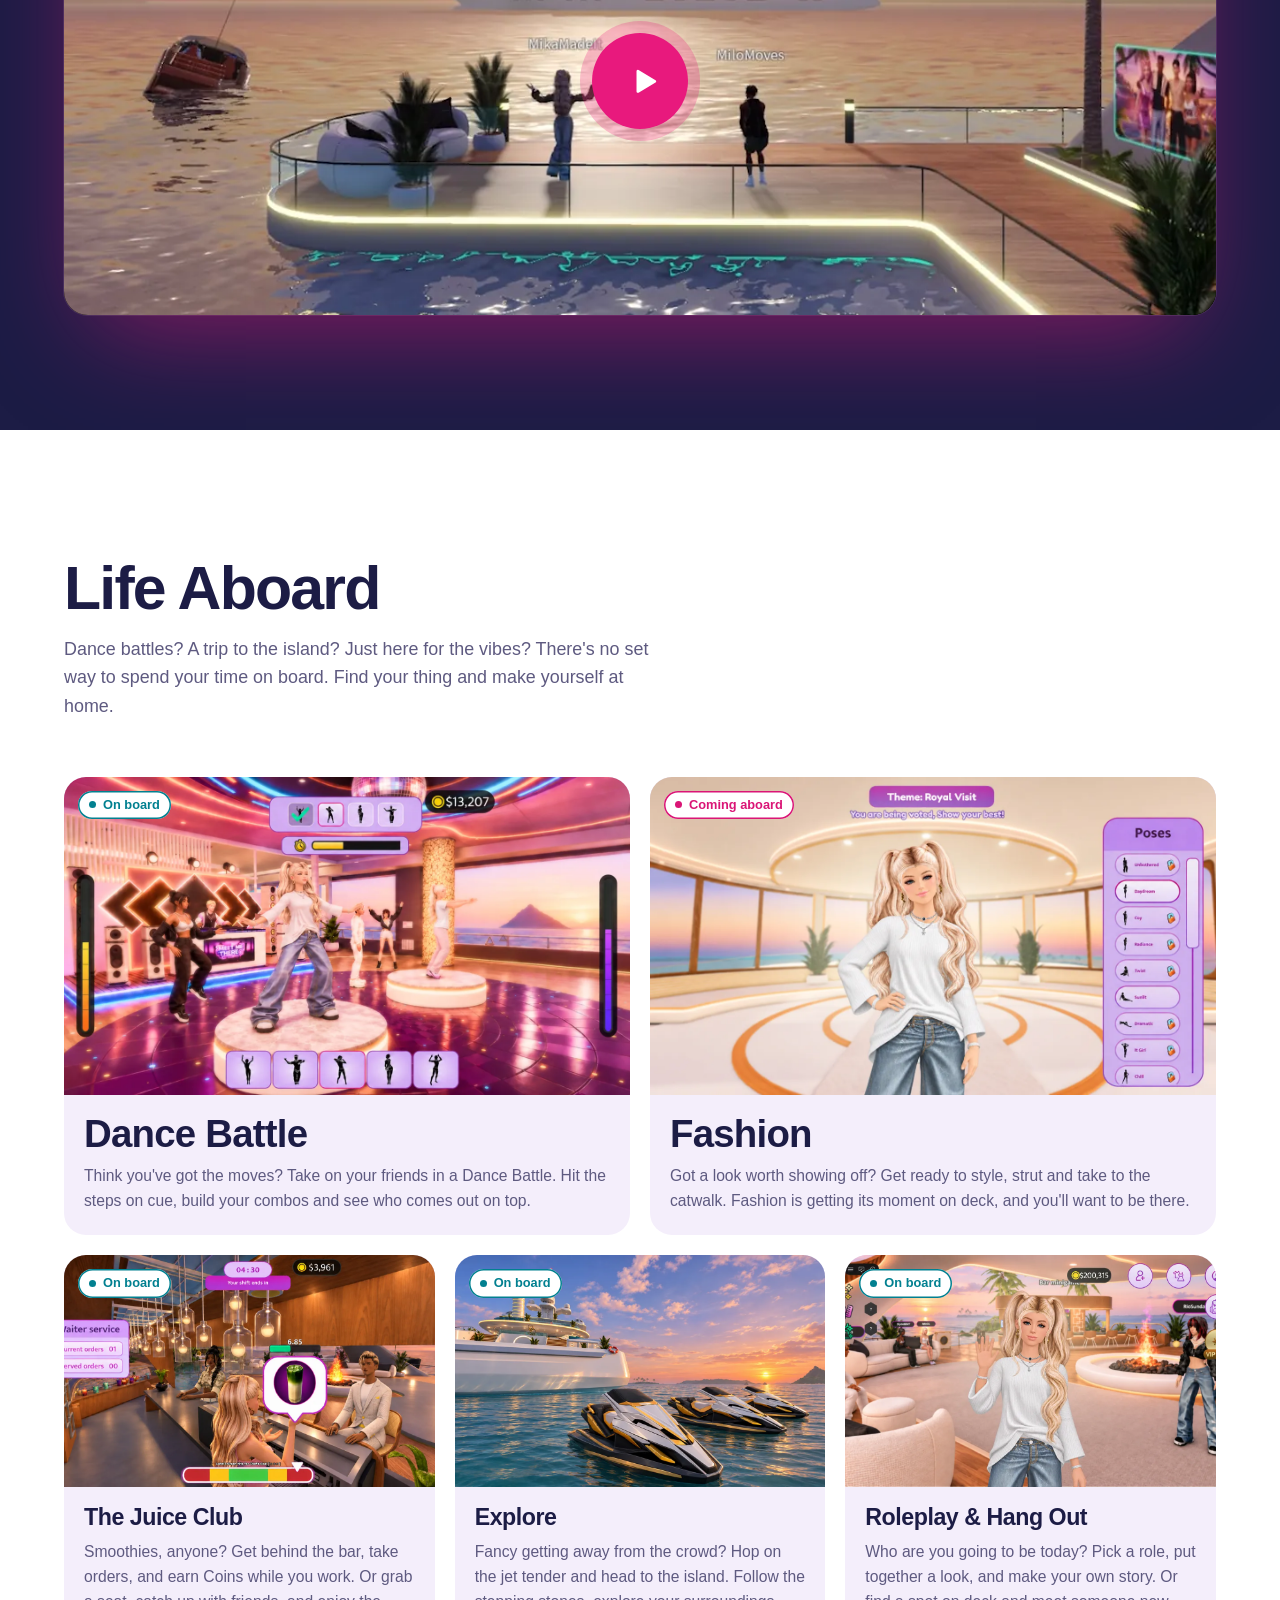
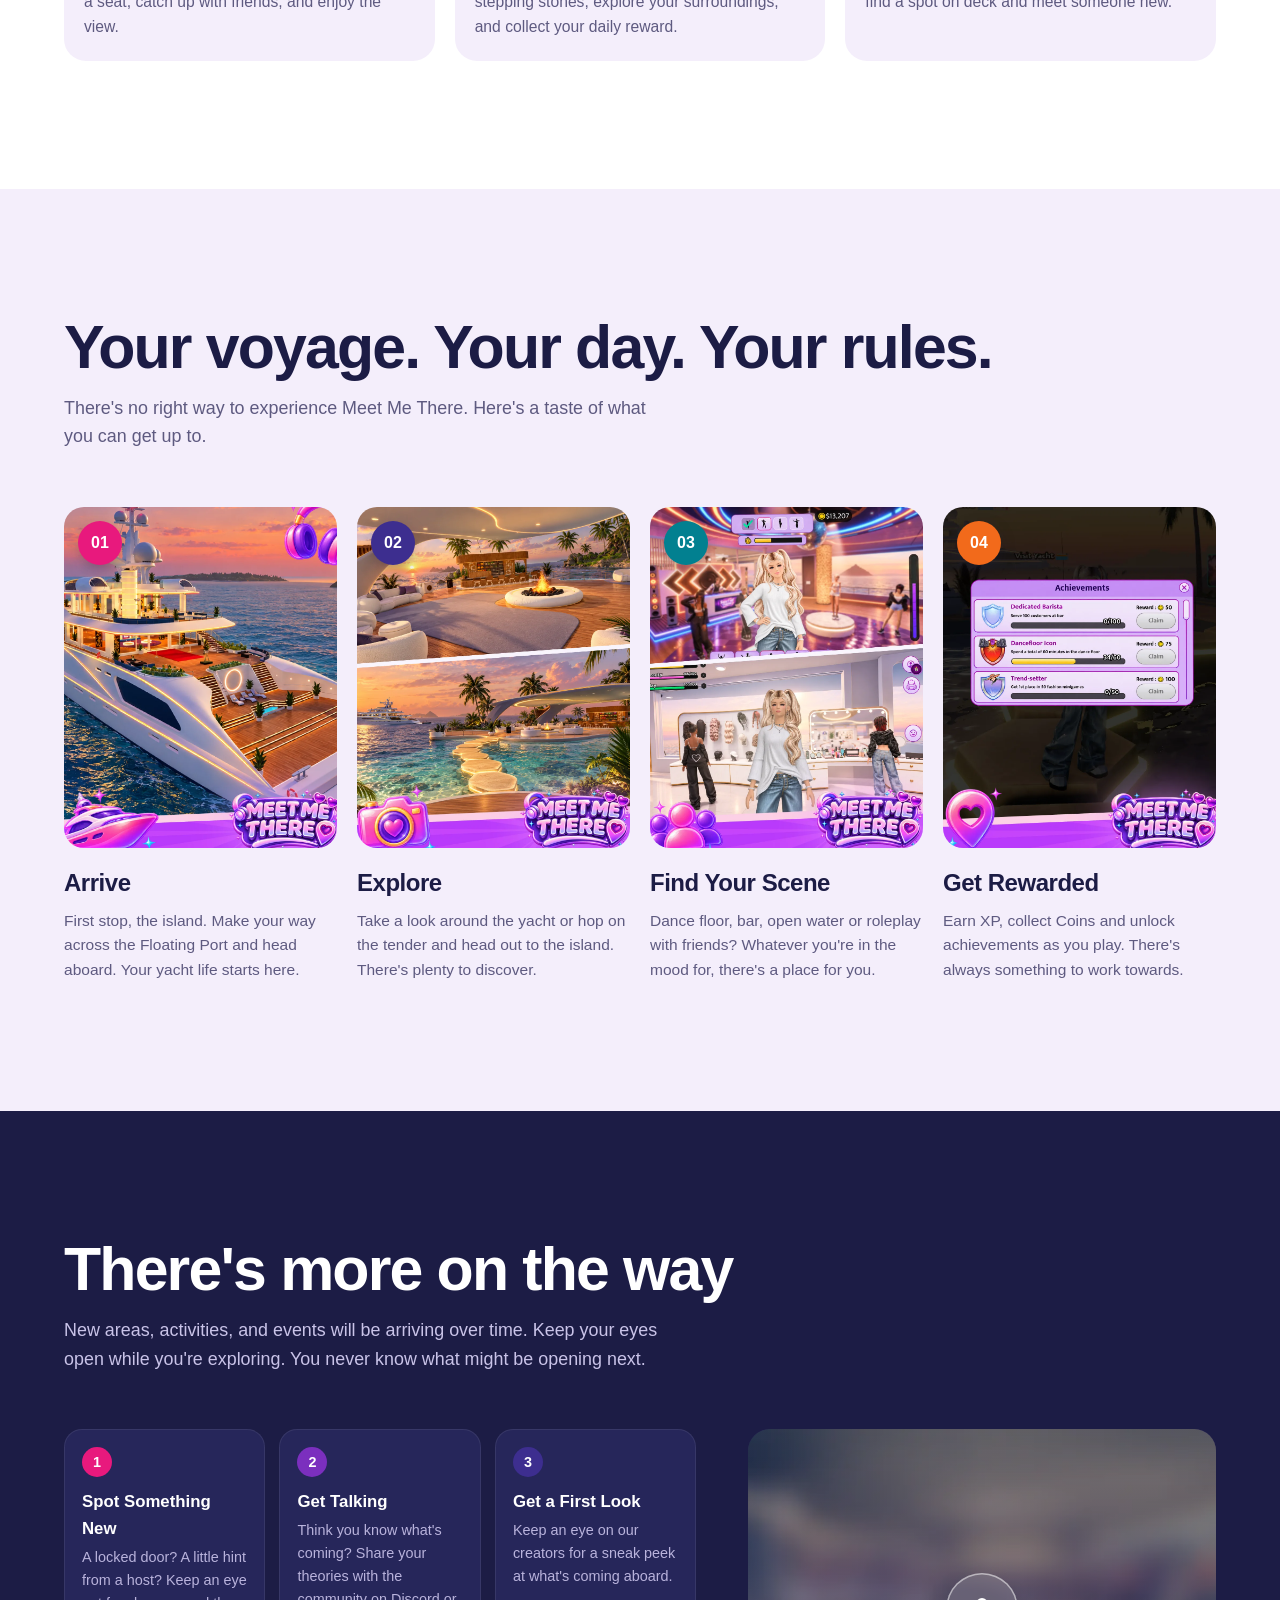
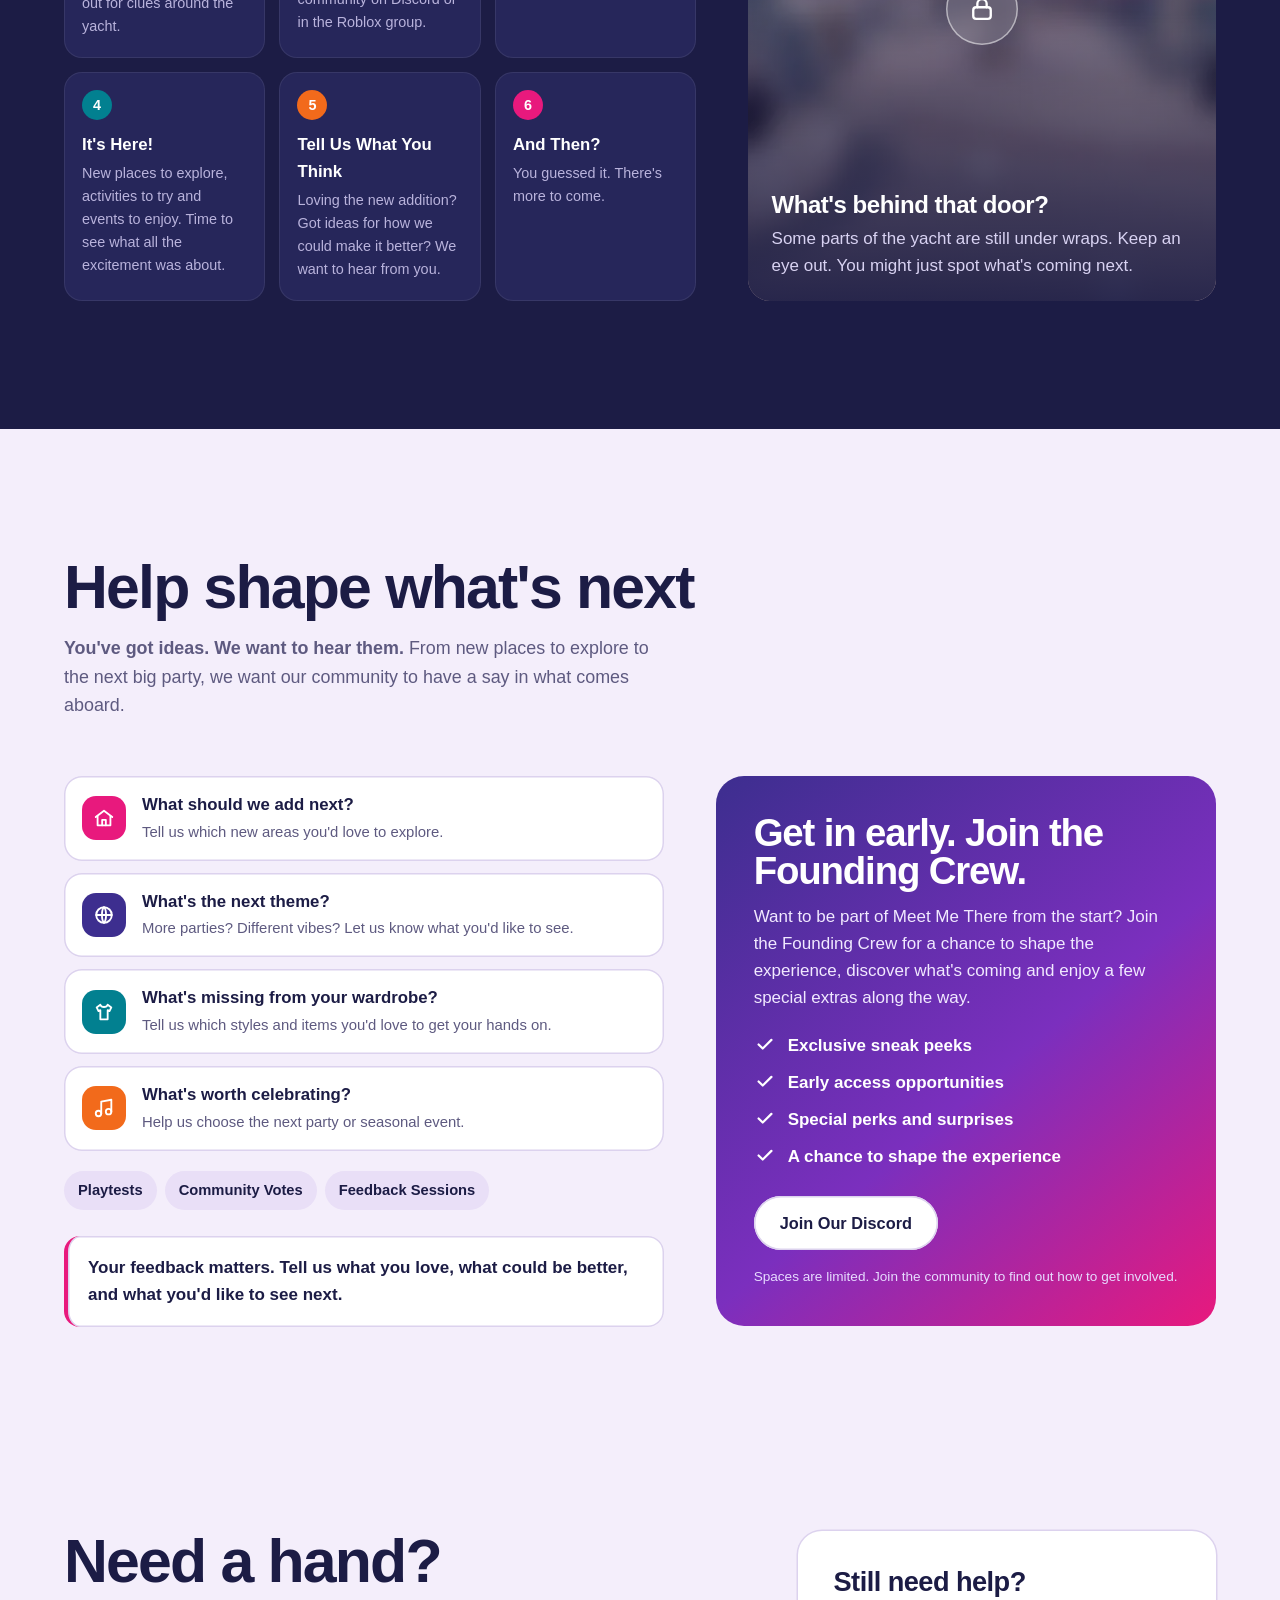
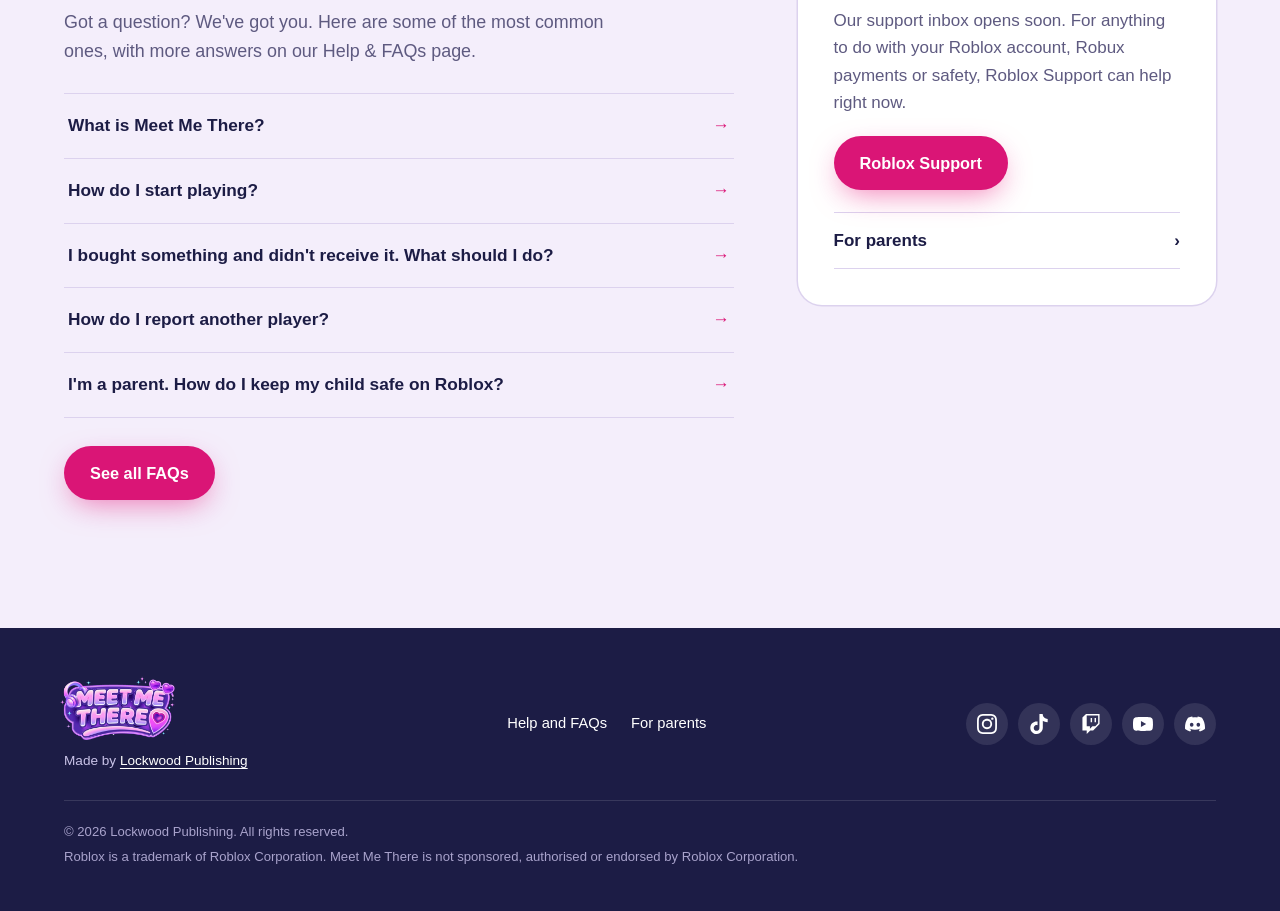
==== commit 360c8549: "Rename The Bar to The Juice Club; new Founding Crew copy Copy from Vanessa: Founding Crew intro and " ====
--- a/index.html
+++ b/index.html
@@ -93,7 +93,7 @@
         </article>
         <article class="act">
           <div class="ph"><img src="assets/img/bar-shift.webp" alt="A player serving a smoothie to customers during a shift at the juice bar" loading="lazy" width="1280" height="720"><span class="pill">On board</span></div>
-          <div class="body"><h3>The Bar</h3><p>Smoothies, anyone? Get behind the bar, take orders, and earn Coins while you work. Or grab a seat, catch up with friends, and enjoy the view.</p></div>
+          <div class="body"><h3>The Juice Club</h3><p>Smoothies, anyone? Get behind the bar, take orders, and earn Coins while you work. Or grab a seat, catch up with friends, and enjoy the view.</p></div>
         </article>
         <article class="act">
           <div class="ph"><img src="assets/img/stones.webp" alt="Jet skis waiting beside the yacht at sunset, with the island on the horizon" loading="lazy" width="1280" height="720"><span class="pill">On board</span></div>
@@ -166,12 +166,12 @@
         <!-- EDIT: Founding Crew benefits are subject to final approval -->
         <aside class="crewcard" aria-labelledby="crew-h">
           <h3 id="crew-h">Get in early. Join the Founding Crew.</h3>
-          <p>Want to be part of Meet Me There from the start? Join the Founding Crew for a chance to help shape the experience, get involved in early playtests and enjoy some exclusive extras.</p>
+          <p>Want to be part of Meet Me There from the start? Join the Founding Crew for a chance to shape the experience, discover what's coming and enjoy a few special extras along the way.</p>
           <ul>
-            <li><svg viewBox="0 0 24 24" fill="none" stroke="#fff" stroke-width="2.4" stroke-linecap="round" stroke-linejoin="round" aria-hidden="true"><path d="M5 12.5l4.5 4.5L19 7.5"/></svg>First access to new drops</li>
-            <li><svg viewBox="0 0 24 24" fill="none" stroke="#fff" stroke-width="2.4" stroke-linecap="round" stroke-linejoin="round" aria-hidden="true"><path d="M5 12.5l4.5 4.5L19 7.5"/></svg>Priority access to beta playtests</li>
-            <li><svg viewBox="0 0 24 24" fill="none" stroke="#fff" stroke-width="2.4" stroke-linecap="round" stroke-linejoin="round" aria-hidden="true"><path d="M5 12.5l4.5 4.5L19 7.5"/></svg>An exclusive launch item</li>
-            <li><svg viewBox="0 0 24 24" fill="none" stroke="#fff" stroke-width="2.4" stroke-linecap="round" stroke-linejoin="round" aria-hidden="true"><path d="M5 12.5l4.5 4.5L19 7.5"/></svg>Your name in the credits</li>
+            <li><svg viewBox="0 0 24 24" fill="none" stroke="#fff" stroke-width="2.4" stroke-linecap="round" stroke-linejoin="round" aria-hidden="true"><path d="M5 12.5l4.5 4.5L19 7.5"/></svg>Exclusive sneak peeks</li>
+            <li><svg viewBox="0 0 24 24" fill="none" stroke="#fff" stroke-width="2.4" stroke-linecap="round" stroke-linejoin="round" aria-hidden="true"><path d="M5 12.5l4.5 4.5L19 7.5"/></svg>Early access opportunities</li>
+            <li><svg viewBox="0 0 24 24" fill="none" stroke="#fff" stroke-width="2.4" stroke-linecap="round" stroke-linejoin="round" aria-hidden="true"><path d="M5 12.5l4.5 4.5L19 7.5"/></svg>Special perks and surprises</li>
+            <li><svg viewBox="0 0 24 24" fill="none" stroke="#fff" stroke-width="2.4" stroke-linecap="round" stroke-linejoin="round" aria-hidden="true"><path d="M5 12.5l4.5 4.5L19 7.5"/></svg>A chance to shape the experience</li>
           </ul>
           <div class="hero-actions">
             <!-- Community links come from assets/js/config.js (links.discord, links.group) -->
@@ -207,7 +207,7 @@
       </div>
       <div data-fallback="support">
         <p>Our support inbox opens soon. For anything to do with your Roblox account, Robux payments or safety, Roblox Support can help right now.</p>
-        <a class="btn btn-play" href="https://www.roblox.com/support">Roblox Support</a>
+        <a class="btn btn-play" href="https://www.roblox.com/support" target="_blank" rel="noopener">Roblox Support</a>
       </div>
       <ul>
         <li data-link="terms" hidden><a href="#">Terms of Service<span aria-hidden="true">›</span></a></li>
@@ -220,7 +220,7 @@
 
 <footer>
   <div class="foot">
-    <div class="by"><a class="home" href="#top"><img src="assets/img/logo.webp" alt="Meet Me There, back to top" width="433" height="240" loading="lazy"></a><span>Made by <a href="https://www.lockwood-publishing.com">Lockwood Publishing</a></span></div>
+    <div class="by"><a class="home" href="#top"><img src="assets/img/logo.webp" alt="Meet Me There, back to top" width="433" height="240" loading="lazy"></a><span>Made by <a href="https://www.lockwood-publishing.com" target="_blank" rel="noopener">Lockwood Publishing</a></span></div>
     <ul>
       <li><a href="faq/">Help and FAQs</a></li>
       <li><a href="faq/#parents">For parents</a></li>
